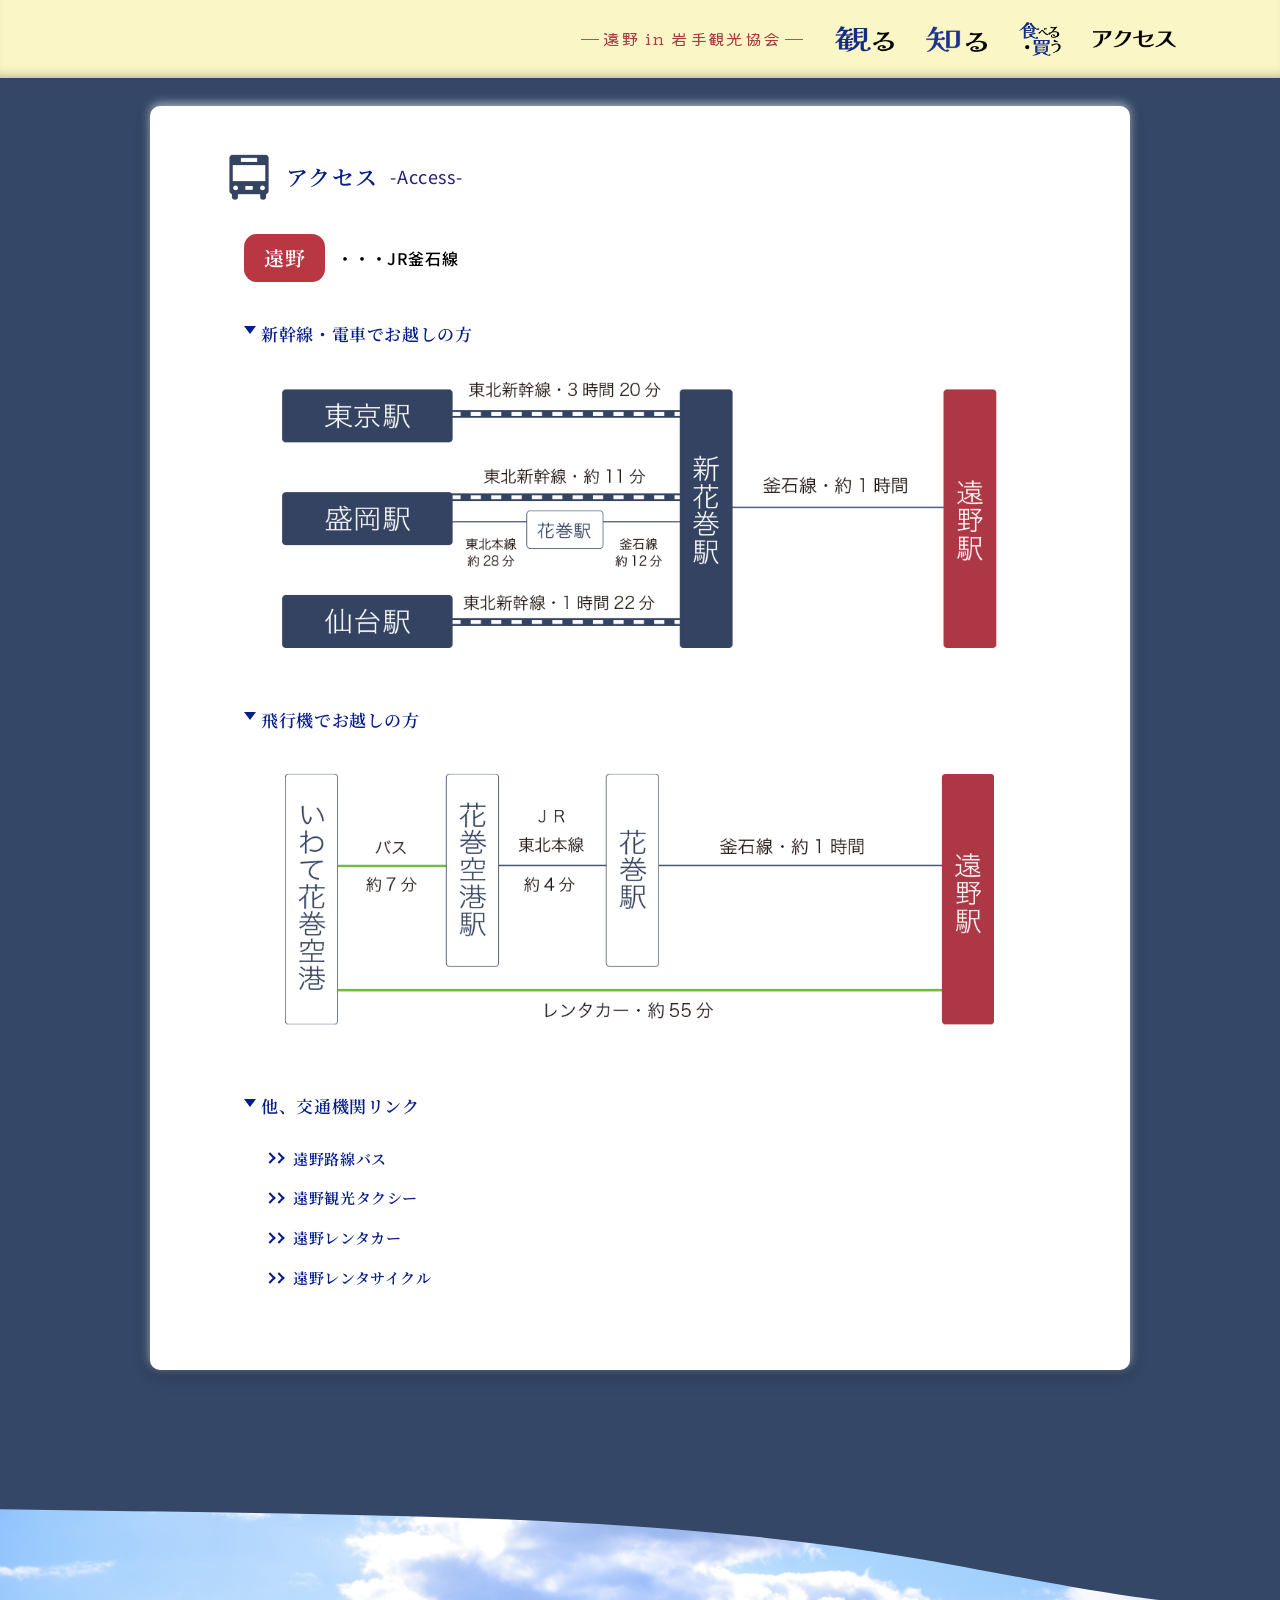
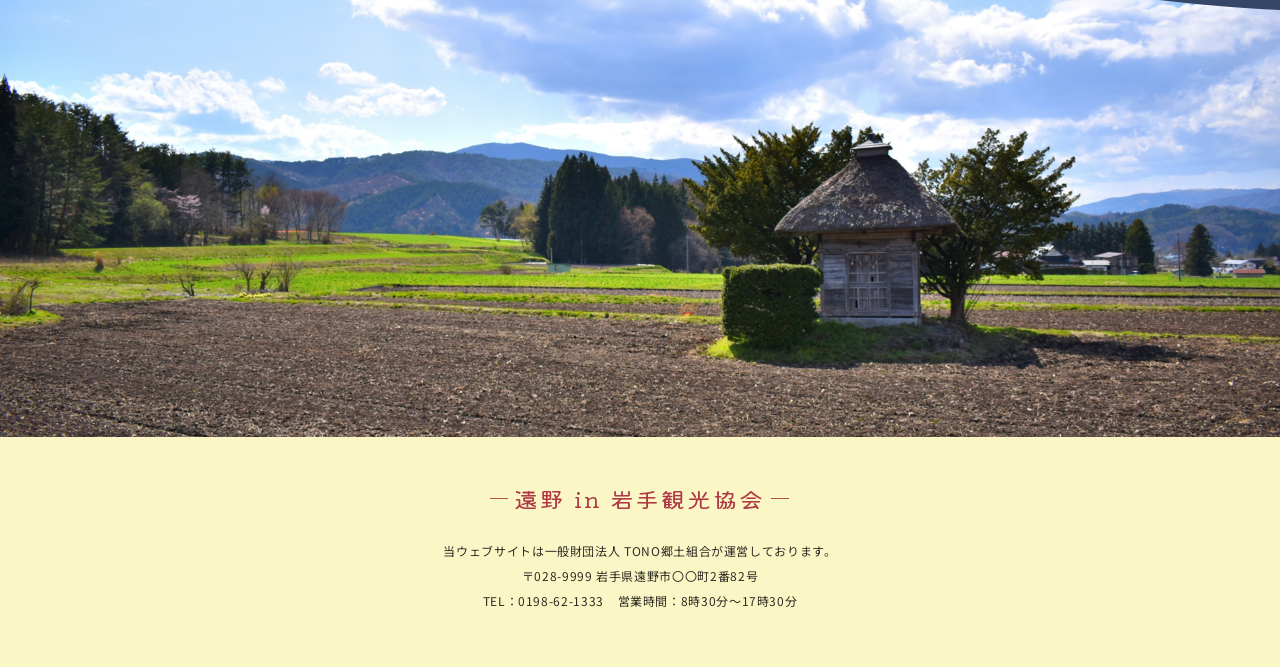
==== access.html @ db1e65b5 "アクセスページ仮完成" ====
<!DOCTYPE html>
<html lang="ja">

<head>
    <meta charset="UTF-8" />
    <meta name="viewport" content="width=device-width, initial-scale=1.0" />

    <title>アクセス｜遠野 in 岩手観光協会</title>

    <meta name="description" content="遠野への新幹線・電車・飛行機でのアクセス方法と、交通機関情報をご案内します。" />

    <link rel="icon" href="./favicon.ico" />

    <link rel="preconnect" href="https://fonts.googleapis.com" />
    <link rel="preconnect" href="https://fonts.gstatic.com" crossorigin />

    <link
        href="https://fonts.googleapis.com/css2?family=Noto+Sans+JP:wght@300;400;500;600;700&family=Noto+Serif+JP:wght@300;400;500;600;700&display=swap"
        rel="stylesheet" />

    <link
        href="https://fonts.googleapis.com/css2?family=Kaisei+Tokumin:wght@400;500;700&display=swap"
        rel="stylesheet" />

    <link
        href="https://fonts.googleapis.com/css2?family=Kiwi+Maru:wght@300;400;500&display=swap"
        rel="stylesheet" />

    <link
        href="https://fonts.googleapis.com/css2?family=Zen+Old+Mincho:wght@500;600;700&display=swap"
        rel="stylesheet" />

    <link rel="stylesheet" href="./css/swiper-bundle.min.css" />
    <link rel="stylesheet" href="./css/style.css" />

    <script src="./js/swiper-bundle.min.js" defer></script>
    <script src="./js/main.js" defer></script>
</head>

<body>

    <header class="l-header">

        <div class="l-header__inner">

            <a class="l-header__site-name" href="./index.html">
                遠野 in 岩手観光協会
            </a>

            <nav class="l-header__nav" aria-label="メインナビゲーション">

                <ul class="l-header__nav-list">

                    <li class="l-header__nav-item">
                        <a href="./index.html#spot">
                            <img src="./img/menu_spot.webp" alt="観る" />
                        </a>
                    </li>

                    <li class="l-header__nav-item">
                        <a href="./story.html">
                            <img src="./img/menu_story.webp" alt="知る" />
                        </a>
                    </li>

                    <li class="l-header__nav-item l-header__nav-item--eat">
                        <a href="./food.html">
                            <img src="./img/menu_eat.webp" alt="食べる・買う" />
                        </a>
                    </li>

                    <li class="l-header__nav-item l-header__nav-item--access">
                        <a href="./access.html" aria-current="page">
                            <img src="./img/menu_access.webp" alt="アクセス" />
                        </a>
                    </li>

                </ul>

            </nav>

            <button
                class="l-header__menu-button"
                type="button"
                aria-label="メニューを開く"
                aria-controls="global-menu"
                aria-expanded="false"
            >
                <span></span>
                <span></span>
                <span></span>
            </button>

        </div>

        <nav
            id="global-menu"
            class="l-header__drawer"
            aria-label="スマートフォン用メニュー"
        >

            <ul class="l-header__drawer-list">

                <li>
                    <a href="./index.html#spot">
                        <img src="./img/menu_spot.webp" alt="観る" />
                    </a>
                </li>

                <li>
                    <a href="./story.html">
                        <img src="./img/menu_story.webp" alt="知る" />
                    </a>
                </li>

                <li>
                    <a href="./food.html">
                        <img src="./img/menu_eat.webp" alt="食べる・買う" />
                    </a>
                </li>

                <li>
                    <a href="./access.html" aria-current="page">
                        <img src="./img/menu_access.webp" alt="アクセス" />
                    </a>
                </li>

            </ul>

        </nav>

    </header>

    
<main class="p-access">

    <div class="p-access__inner">

        <section class="p-access__section">

            <header class="p-access__header">

                <h1 class="p-access__title">

                    <img
                        class="p-access__title-icon"
                        src="./img/train.png"
                        alt=""
                        width="48"
                        height="48"
                    />

                    <span class="p-access__title-ja">
                        アクセス
                    </span>

                    <span class="p-access__title-en">
                        -Access-
                    </span>

                </h1>

            </header>

            <div class="p-access__content">

                <div class="p-access__lead">

                    <span class="p-access__destination">
                        遠野
                    </span>

                    <span class="p-access__lead-text">
                        ・・・JR釜石線
                    </span>

                </div>

                <section class="p-access__block">

                    <h2 class="p-access__heading">
                        新幹線・電車でお越しの方
                    </h2>

                    <figure class="p-access__route-figure">

                        <img
                            class="p-access__route-image p-access__route-image--rail"
                            src="./img/root001.png"
                            alt="東京駅、盛岡駅、仙台駅から新花巻駅を経由して遠野駅へ向かう鉄道アクセス図"
                        />

                    </figure>

                </section>

                <section class="p-access__block">

                    <h2 class="p-access__heading">
                        飛行機でお越しの方
                    </h2>

                    <figure class="p-access__route-figure">

                        <img
                            class="p-access__route-image p-access__route-image--airport"
                            src="./img/root002.png"
                            alt="いわて花巻空港から花巻空港駅、花巻駅を経由して遠野駅へ向かうアクセス図"
                        />

                    </figure>

                </section>

                <section class="p-access__block p-access__block--links">

                    <h2 class="p-access__heading">
                        他、交通機関リンク
                    </h2>

                    <ul class="p-access__links">

                        <li class="p-access__link-item">
                            <a class="p-access__link" href="#">
                                遠野路線バス
                            </a>
                        </li>

                        <li class="p-access__link-item">
                            <a class="p-access__link" href="#">
                                遠野観光タクシー
                            </a>
                        </li>

                        <li class="p-access__link-item">
                            <a class="p-access__link" href="#">
                                遠野レンタカー
                            </a>
                        </li>

                        <li class="p-access__link-item">
                            <a class="p-access__link" href="#">
                                遠野レンタサイクル
                            </a>
                        </li>

                    </ul>

                </section>

            </div>

        </section>

    </div>

</main>



    <footer class="l-footer">

        <div class="l-footer__visual">

            <img
                class="l-footer__image"
                src="./img/footer_img.png"
                alt="遠野の田園風景"
            />

            <img
                class="l-footer__wave"
                src="./img/mv_wave.svg"
                alt=""
                aria-hidden="true"
            />

        </div>

        <div class="l-footer__body">

            <p class="l-footer__organization">
                遠野 in 岩手観光協会
            </p>

            <div class="l-footer__information">

                <p>
                    当ウェブサイトは一般財団法人 TONO郷土組合が運営しております。
                </p>

                <p>
                    〒028-9999 岩手県遠野市〇〇町2番82号
                </p>

                <p>
                    TEL：0198-62-1333

                    <span class="l-footer__hours">
                        営業時間：8時30分～17時30分
                    </span>
                </p>

            </div>

        </div>

    </footer>

</body>

</html>
---- css/style.css ----
@charset "UTF-8";
*,
*::before,
*::after {
  box-sizing: border-box;
}

html {
  margin: 0;
  padding: 0;
  font-size: 62.5%;
  scroll-behavior: smooth;
}

body,
h1,
h2,
h3,
h4,
p,
figure,
blockquote,
dl,
dd,
ul,
ol {
  margin: 0;
}

ul,
ol {
  padding: 0;
  list-style: none;
}

body {
  min-height: 100vh;
}

img,
picture,
svg,
video {
  display: block;
  max-width: 100%;
}

img {
  height: auto;
}

button,
input,
textarea,
select {
  font: inherit;
}

button {
  padding: 0;
  border: 0;
  background: none;
  cursor: pointer;
}

a {
  color: inherit;
  text-decoration: none;
}

html {
  font-size: 62.5%;
  scroll-behavior: smooth;
}

body {
  min-width: 320px;
  overflow-x: hidden;
  background-color: #fff;
  color: #222;
  font-family: "Noto Sans JP", "Hiragino Kaku Gothic ProN", "Hiragino Sans", "Yu Gothic", "Meiryo", sans-serif;
  font-size: 1.6rem;
  font-weight: 400;
  line-height: 1.8;
  letter-spacing: 0.04em;
  -webkit-text-size-adjust: 100%;
}

main {
  display: block;
}

a {
  color: inherit;
  text-decoration: none;
  transition: opacity 0.3s ease, color 0.3s ease, background-color 0.3s ease;
}

a:hover {
  opacity: 0.75;
}

button {
  color: inherit;
  font: inherit;
}

img {
  display: block;
  width: 100%;
  height: auto;
}

ul,
ol {
  list-style: none;
}

address {
  font-style: normal;
}

.l-container {
  width: 100%;
  max-width: 1200px;
  margin-inline: auto;
  padding-inline: 20px;
}
@media screen and (min-width: 768px) {
  .l-container {
    padding-inline: 32px;
  }
}

.l-header {
  position: relative;
  z-index: 20;
  width: 100%;
  background-color: #fbf6c6;
  box-shadow: inset 0 -10px 14px -12px rgba(52, 71, 102, 0.65);
}

.l-header__inner {
  display: flex;
  align-items: center;
  justify-content: flex-start;
  width: min(100%, 1200px);
  min-height: 64px;
  margin-inline: auto;
  padding-inline: 20px;
}

.l-header__logo {
  display: block;
  flex-shrink: 0;
  color: #cc2929;
  font-family: "Noto Serif JP", "Yu Mincho", "Hiragino Mincho ProN", serif;
  font-size: 1.1rem;
  font-weight: 600;
  line-height: 1.4;
  letter-spacing: 0.08em;
  white-space: nowrap;
}

.l-header__site-name {
  margin-left: auto;
  margin-right: 12px;
  display: flex;
  align-items: center;
  gap: 4px;
  color: #ae3944;
  font-family: "Kiwi Maru", serif;
  font-size: 1.5rem;
  font-weight: 400;
  letter-spacing: 0.08em;
  white-space: nowrap;
  transform: scaleY(0.88);
  transform-origin: center;
}

.l-header__site-name::before,
.l-header__site-name::after {
  content: "";
  display: block;
  width: 18px;
  height: 1.4px;
  background-color: currentColor;
}

.l-header__nav {
  display: none;
}

.l-header__menu-button {
  display: flex;
  width: 42px;
  height: 42px;
  flex-direction: column;
  align-items: center;
  justify-content: center;
  padding: 8px;
  border: 0;
  background-color: transparent;
  cursor: pointer;
}

.l-header__menu-button span {
  display: block;
  width: 26px;
  height: 2px;
  margin-block: 3px;
  background-color: #061d8b;
  transition: transform 0.3s ease, opacity 0.3s ease;
}

.l-header__menu-button.is-open span:nth-child(1) {
  transform: translateY(8px) rotate(45deg);
}

.l-header__menu-button.is-open span:nth-child(2) {
  opacity: 0;
}

.l-header__menu-button.is-open span:nth-child(3) {
  transform: translateY(-8px) rotate(-45deg);
}

.l-header__drawer {
  display: grid;
  grid-template-rows: 0fr;
  background-color: #fbf6c6;
  transition: grid-template-rows 0.3s ease;
}

.l-header__drawer.is-open {
  grid-template-rows: 1fr;
}

.l-header__drawer-list {
  display: grid;
  min-height: 0;
  grid-template-columns: repeat(2, 1fr);
  overflow: hidden;
}

.l-header__drawer-list li {
  border-top: 1px solid rgba(6, 29, 139, 0.16);
}

.l-header__drawer-list li:nth-child(odd) {
  border-right: 1px solid rgba(6, 29, 139, 0.16);
}

.l-header__drawer-list a {
  display: flex;
  min-height: 72px;
  align-items: center;
  justify-content: center;
  padding: 12px 16px;
}

.l-header__drawer-list img {
  width: auto;
  max-width: 92px;
  max-height: 38px;
  -o-object-fit: contain;
     object-fit: contain;
}

@media screen and (min-width: 768px) {
  .l-header__inner {
    min-height: 78px;
    padding-inline: clamp(32px, 5vw, 72px);
    justify-content: flex-end;
    gap: 32px;
  }
  .l-header__site-name {
    flex-shrink: 0;
    margin: 0;
    display: flex;
    align-items: center;
    gap: 4px;
    color: #ae3944;
    font-family: "Kiwi Maru", serif;
    font-size: 1.7rem;
    font-weight: 400;
    letter-spacing: 0.08em;
    white-space: nowrap;
    transform: scaleY(0.88);
    transform-origin: center;
  }
  .l-header__site-name::before,
  .l-header__site-name::after {
    content: "";
    display: block;
    width: 18px;
    height: 1.4px;
    background-color: currentColor;
  }
  .l-header__logo {
    font-size: clamp(1rem, 1vw, 1.3rem);
  }
  .l-header__nav {
    display: block;
    margin: 0;
  }
  .l-header__nav-list {
    display: flex;
    align-items: center;
    gap: 32px;
  }
  .l-header__nav-item {
    display: flex;
    align-items: center;
  }
  .l-header__nav-item a {
    display: flex;
    min-height: 78px;
    align-items: center;
    justify-content: center;
  }
  .l-header__nav-item img {
    width: auto;
    max-width: none;
    height: clamp(26px, 2vw, 30px);
    -o-object-fit: contain;
       object-fit: contain;
  }
  .l-header__nav-item--eat img {
    height: clamp(34px, 2.5vw, 38px);
  }
  .l-header__nav-item--access img {
    height: clamp(18px, 1.3vw, 22px);
  }
  .l-header__menu-button,
  .l-header__drawer {
    display: none;
  }
  .l-header__nav-item a {
    transition: opacity 0.25s ease, transform 0.25s ease;
  }
  .l-header__nav-item a:hover {
    opacity: 0.92;
    transform: translateY(-2px);
  }
}
.l-footer {
  margin-top: 0;
  background-color: #fbf6c6;
}

.l-footer__visual {
  position: relative;
  overflow: hidden;
}

.l-footer__image {
  display: block;
  width: 100%;
  height: auto;
  transform: translateY(-100px);
}

.l-footer__wave {
  position: absolute;
  top: 80px;
  left: 0;
  width: 100%;
  height: auto;
  transform: rotate(180deg);
  transform-origin: top center;
  z-index: 2;
  pointer-events: none;
}

.l-footer__body {
  margin-top: -100px;
  padding: 34px 20px 42px;
  text-align: center;
}

.l-footer__organization {
  display: inline-flex;
  align-items: center;
  gap: 6px;
  margin: 0 0 18px;
  color: #ae3944;
  font-family: "Kiwi Maru", serif;
  font-size: 2rem;
  font-weight: 400;
  letter-spacing: 0.08em;
  line-height: 1.4;
  transform: scaleY(0.88);
  transform-origin: center;
}

.l-footer__organization::before,
.l-footer__organization::after {
  content: "";
  display: block;
  width: 18px;
  height: 1.4px;
  background-color: currentColor;
}

.l-footer__information {
  color: #000;
  font-size: 1.2rem;
  font-weight: 400;
  opacity: 0.82;
  line-height: 2;
}

.l-footer__hours {
  display: inline-block;
  margin-left: 10px;
}

@media screen and (min-width: 768px) {
  .l-footer__wave {
    top: 140px;
  }
  .l-footer__body {
    margin-top: -100px;
    padding: 42px 20px 54px;
  }
  .l-footer__organization {
    margin-bottom: 22px;
    font-size: 2.4rem;
  }
  .l-footer__information {
    font-size: 1.2rem;
    line-height: 2.1;
  }
}
.c-button {
  display: inline-flex;
  align-items: center;
  justify-content: center;
  min-width: 200px;
  min-height: 52px;
  padding: 12px 24px;
  border: 1px solid #344766;
  border-radius: 999px;
  background-color: #344766;
  color: #fff;
  font-weight: 700;
  line-height: 1.4;
  transition: color 0.3s ease, background-color 0.3s ease, opacity 0.3s ease;
}

.c-button:hover {
  background-color: #fff;
  color: #344766;
  opacity: 1;
}

.c-card {
  overflow: hidden;
  border-radius: 12px;
  background-color: #fff;
  box-shadow: 0 4px 20px rgba(0, 0, 0, 0.08);
}

.c-card__image {
  aspect-ratio: 4/3;
  overflow: hidden;
}

.c-card__image img {
  width: 100%;
  height: 100%;
  -o-object-fit: cover;
     object-fit: cover;
}

.c-card__body {
  padding: 20px;
}

.c-card__title {
  font-size: 2rem;
  font-weight: 700;
  line-height: 1.5;
}

.c-card__text {
  margin-top: 12px;
}

.c-section-title {
  color: #344766;
  font-family: "Noto Serif JP", "Yu Mincho", "Hiragino Mincho ProN", serif;
  font-size: 2.8rem;
  font-weight: 700;
  line-height: 1.4;
  text-align: center;
}
@media screen and (min-width: 768px) {
  .c-section-title {
    font-size: 4rem;
  }
}

.p-top {
  width: 100%;
  background-color: #344766;
}

.p-top__contents {
  position: relative;
  z-index: 60;
  padding: 0 14px 60px;
  background-color: #344766;
}

.p-mv {
  position: relative;
  width: 100%;
  overflow: visible;
  background-color: #344766;
}

.p-mv__visual {
  position: relative;
  min-height: 520px;
}

.p-mv__background {
  position: absolute;
  inset: 0;
  z-index: 1;
  width: 100%;
  height: 100%;
  -o-object-fit: cover;
     object-fit: cover;
  -o-object-position: 58% center;
     object-position: 58% center;
}

.p-mv__map {
  position: absolute;
  top: -22px;
  bottom: 150px;
  left: 0;
  z-index: 30;
}

.p-mv__map img {
  display: block;
  width: auto;
  height: 100%;
  max-width: none;
  filter: drop-shadow(0 4px 5px rgba(0, 0, 0, 0.28));
}

.p-mv__body {
  position: absolute;
  top: 44px;
  right: 20px;
  z-index: 70;
}

.p-mv__lead {
  display: none;
}

.p-mv__title {
  width: clamp(240px, 25vw, 340px);
}

.p-mv__title img {
  width: 100%;
  height: auto;
  filter: drop-shadow(3px 4px 3px rgba(0, 0, 0, 0.42));
}

.p-mv__stamp {
  position: absolute;
  right: -35px;
  bottom: 48px;
  z-index: 50;
  width: clamp(130px, 34vw, 190px);
}

.p-mv__stamp img {
  width: 100%;
  height: auto;
  filter: drop-shadow(0 3px 4px rgba(0, 0, 0, 0.26));
  transform: rotate(-7deg);
}

.p-mv__curve {
  position: absolute;
  right: 0;
  bottom: 0;
  left: 0;
  z-index: 40;
  width: 100%;
  height: 180px;
  overflow: hidden;
  pointer-events: none;
}

.p-mv__curve img {
  display: block;
  width: 100%;
  height: 100%;
  -o-object-fit: fill;
     object-fit: fill;
}

.p-about {
  position: relative;
  z-index: 5;
  max-width: 1100px;
  margin-inline: auto;
  margin-top: -22px;
  padding: 24px 16px;
  border-radius: 12px;
  background-color: #fbf6c6;
  box-shadow: 0 -2px 6px rgba(255, 255, 255, 0.55), 0 5px 12px rgba(0, 0, 0, 0.12);
}

.p-about__inner {
  max-width: 920px;
  margin-inline: auto;
}

.p-about__title {
  display: flex;
  align-items: center;
  justify-content: center;
  gap: 8px;
  margin: 0 0 24px;
  color: #061d8b;
  font-family: "Noto Serif JP", "Yu Mincho", "Hiragino Mincho ProN", serif;
  font-size: clamp(1.8rem, 5vw, 2.5rem);
  font-weight: 500;
  line-height: 1.4;
  letter-spacing: 0.06em;
  text-align: center;
}

.p-about__title span {
  flex-shrink: 0;
  display: inline-block;
  font-family: "Kiwi Maru", serif;
  font-weight: 400;
  letter-spacing: 0.06em;
  transform: scaleY(0.88);
  transform-origin: center;
}

.p-about__title-decoration {
  width: min(27%, 170px);
  height: auto;
  -o-object-fit: contain;
     object-fit: contain;
}

.p-about__body {
  padding: 20px;
  background-color: #fff;
  font-family: "Noto Sans JP", sans-serif;
  font-weight: 400;
  font-size: 1.4rem;
  line-height: 2;
}

.p-about__body p {
  margin: 0;
}

.p-about__body p + p {
  margin-top: 2px;
}

.p-about__accent {
  color: #cc2929;
}

@media screen and (min-width: 768px) {
  .p-top__contents {
    padding: 0 clamp(34px, 4vw, 54px) 90px;
  }
  .p-mv__visual {
    min-height: clamp(550px, 56vw, 670px);
  }
  .p-mv__background {
    -o-object-position: center 52%;
       object-position: center 52%;
  }
  .p-mv__map {
    top: -28px;
    bottom: clamp(180px, 15vw, 230px);
    left: clamp(0px, 1.5vw, 24px);
    width: auto;
  }
  .p-mv__body {
    top: 42px;
    right: clamp(58px, 8vw, 120px);
    display: flex;
    align-items: flex-start;
    gap: clamp(24px, 3.5vw, 54px);
  }
  .p-mv__lead {
    display: block;
    margin: clamp(120px, 14vw, 170px) 0 0;
    color: #fff;
    font-family: "Kaisei Tokumin", serif;
    font-size: clamp(1.3rem, 1.3vw, 1.9rem);
    font-weight: 400;
    line-height: 2.5;
    letter-spacing: 0.16em;
    text-shadow: 0 2px 4px rgba(0, 0, 0, 0.55);
    writing-mode: vertical-rl;
    position: relative;
    top: -20px;
  }
  .p-mv__title {
    width: clamp(240px, 25vw, 340px);
    position: relative;
    z-index: 20;
  }
  .p-mv__title img {
    filter: drop-shadow(4px 5px 4px rgba(0, 0, 0, 0.44));
  }
  .p-mv__stamp {
    right: clamp(-40px, -2vw, -20px);
    bottom: 36px;
    width: clamp(170px, 18vw, 230px);
  }
  .p-mv__curve {
    height: clamp(260px, 20vw, 330px);
  }
  .p-about {
    margin-top: -38px;
    padding: 36px 40px 42px;
    border-radius: 8px;
    box-shadow: 0 -3px 10px rgba(255, 255, 255, 0.65), 0 8px 18px rgba(0, 0, 0, 0.15);
  }
  .p-about__title {
    gap: clamp(14px, 2vw, 28px);
    margin-bottom: 30px;
    font-size: clamp(2.2rem, 2.4vw, 3rem);
  }
  .p-about__title-decoration {
    width: min(28%, 220px);
  }
  .p-about__body {
    padding: 28px 42px;
    font-size: clamp(1.4rem, 1.3vw, 1.7rem);
    font-weight: 400;
    line-height: 2;
  }
}
.p-event {
  position: relative;
  left: 50%;
  width: 100vw;
  margin-top: 38px;
  margin-left: -50vw;
  background-color: #fff;
}

.p-event__inner {
  width: 100%;
  padding: 32px 0 36px;
}

.p-event__title {
  display: flex;
  align-items: center;
  justify-content: center;
  gap: 28px;
  margin: 0;
  padding: 0 20px 26px;
  color: #c83e46;
}

.p-event__title-text {
  display: inline-block;
  font-family: "Kiwi Maru", serif;
  font-size: 2.7rem;
  font-weight: 400;
  line-height: 1;
  letter-spacing: 0.12em;
  transform: scaleY(0.88);
  transform-origin: center;
}

.p-event__title-decoration {
  display: block;
  width: min(220px, 24%);
  height: auto;
  flex-shrink: 1;
}

.p-event__title-decoration--left,
.p-event__title-decoration--right {
  -o-object-fit: contain;
     object-fit: contain;
}

.p-event__slider-wrap {
  position: relative;
  width: 100%;
}

.p-event__slider-wrap::before {
  content: "";
  position: absolute;
  top: 0;
  left: 0;
  z-index: 0;
  width: 100%;
  height: 286px;
  background-color: #a9d8ef;
}

.p-event__slider {
  position: relative;
  z-index: 1;
  width: 100%;
  overflow: hidden;
  background-color: transparent;
}

.p-event__list {
  position: relative;
  z-index: 1;
}

.p-event__item {
  width: 324px;
  min-width: 324px;
  flex-shrink: 0;
}

.p-event__link {
  display: flex;
  flex-direction: column;
  height: 100%;
  color: inherit;
  text-decoration: none;
}

.p-event__image {
  box-sizing: border-box;
  display: flex;
  align-items: flex-start;
  justify-content: center;
  height: 286px;
  padding: 18px 12px;
}

.p-event__image img {
  display: block;
  width: 300px;
  max-width: none;
  height: 250px;
  flex-shrink: 0;
  -o-object-fit: cover;
     object-fit: cover;
  box-shadow: 0 4px 8px rgba(0, 0, 0, 0.18);
}

.p-event__body {
  flex-grow: 1;
  width: calc(100% - 28px);
  margin: 10px auto 0;
  padding: 14px 0 20px;
  background-color: #fff;
}

.p-event__date {
  display: block;
  margin-bottom: 8px;
  color: #273a62;
  font-size: 1.7rem;
  font-weight: 700;
  line-height: 1.4;
}

.p-event__text {
  margin: 0;
  color: #111;
  font-size: 1.35rem;
  font-weight: 500;
  line-height: 1.8;
}

.p-event__button {
  position: absolute;
  top: 143px;
  z-index: 5;
  width: 44px;
  height: 54px;
  padding: 0;
  border: 0;
  background-color: transparent;
  transform: translateY(-50%);
  cursor: pointer;
}

.p-event__button::before,
.p-event__button::after {
  content: "";
  position: absolute;
  top: 50%;
  width: 18px;
  height: 2px;
  background-color: #273a62;
}

.p-event__button--prev {
  left: 4px;
}

.p-event__button--next {
  right: 4px;
}

.p-event__button--prev::before,
.p-event__button--prev::after {
  left: 11px;
  transform-origin: left center;
}

.p-event__button--prev::before {
  transform: rotate(-40deg);
}

.p-event__button--prev::after {
  transform: rotate(40deg);
}

.p-event__button--next::before,
.p-event__button--next::after {
  right: 11px;
  transform-origin: right center;
}

.p-event__button--next::before {
  transform: rotate(40deg);
}

.p-event__button--next::after {
  transform: rotate(-40deg);
}

@media screen and (min-width: 1128px) {
  .p-event__slider {
    width: 1008px;
    margin-right: auto;
    margin-left: auto;
  }
  .p-event__button--prev {
    right: auto;
    left: calc(50% - 548px);
  }
  .p-event__button--next {
    right: calc(50% - 548px);
    left: auto;
  }
}
.p-spot {
  position: relative;
  z-index: 5;
  max-width: 1100px;
  margin-inline: auto;
  margin-top: 38px;
  padding: 24px 16px;
  border-radius: 12px;
  background-color: #fbf6c6;
  box-shadow: 0 -2px 6px rgba(255, 255, 255, 0.55), 0 5px 12px rgba(0, 0, 0, 0.12);
}

.p-spot__inner {
  padding: 0;
}

.p-spot__title {
  display: flex;
  align-items: center;
  min-height: 66px;
  margin: 0 0 14px;
}

.p-spot__title-decoration {
  display: block;
  width: 44px;
  height: auto;
  flex-shrink: 0;
  -o-object-fit: contain;
     object-fit: contain;
}

.p-spot__title-logo {
  display: block;
  width: 75px;
  height: auto;
  margin-left: -4px;
  margin-top: 12px;
  -o-object-fit: contain;
     object-fit: contain;
}

.p-spot__title-sub {
  margin-top: 8px;
  margin-left: 6px;
  color: #061d8b;
  font-family: "Kiwi Maru", serif;
  font-size: 0.75em;
  font-weight: 400;
  opacity: 0.75;
  line-height: 1;
}

.p-spot__list {
  display: grid;
  gap: 20px;
}

.p-spot__item {
  display: flex;
  flex-direction: column;
  margin: 0;
  padding: 14px;
  background-color: #fff;
}

.p-spot__body {
  display: flex;
  flex-direction: column;
  order: 2;
  padding: 16px 4px 2px;
}

.p-spot__text {
  margin: 0;
  color: #000;
  font-family: "Noto Sans JP", sans-serif;
  font-size: 1.3rem;
  font-weight: 400;
  line-height: 1.85;
}

.p-spot__text br {
  display: none;
}

.p-spot__address {
  margin: 18px 0 0;
  color: #273a62;
  font-family: "Noto Sans JP", sans-serif;
  font-size: 1.2rem;
  font-weight: 500;
  line-height: 1.7;
}

.p-spot__figure {
  order: 1;
  width: 100%;
  margin: 0;
}

.p-spot__image {
  display: block;
  width: 100%;
  height: auto;
  aspect-ratio: 3/2;
  -o-object-fit: cover;
     object-fit: cover;
  box-shadow: 3px 4px 6px rgba(0, 0, 0, 0.28);
}

.p-spot__name {
  margin-top: 8px;
  color: #b94b36;
  font-family: "Noto Sans JP", sans-serif;
  font-size: 1.6rem;
  font-weight: 500;
  line-height: 1.5;
}

@media screen and (min-width: 768px) {
  .p-spot {
    margin-top: 54px;
    padding: 36px 40px 42px;
    border-radius: 8px;
    box-shadow: 0 -3px 10px rgba(255, 255, 255, 0.65), 0 8px 18px rgba(0, 0, 0, 0.15);
  }
  .p-spot__inner {
    padding: 28px 46px 38px;
  }
  .p-spot__title {
    min-height: 76px;
    margin-bottom: 18px;
  }
  .p-spot__title-decoration {
    width: 58px;
  }
  .p-spot__title-logo {
    width: 75px;
    margin-left: -6px;
    margin-top: 12px;
  }
  .p-spot__title-sub {
    margin-top: 8px;
    margin-left: 8px;
    font-size: 0.9em;
  }
  .p-spot__list {
    gap: 48px;
  }
  .p-spot__item {
    display: grid;
    grid-template-columns: minmax(0, 1.35fr) minmax(240px, 1fr);
    align-items: center;
    -moz-column-gap: 34px;
         column-gap: 34px;
    min-height: 230px;
    padding: 0 24px;
  }
  .p-spot__body {
    order: initial;
    padding: 24px 10px;
    transform: translateY(-24px);
  }
  .p-spot__text {
    font-size: clamp(1.3rem, 1.15vw, 1.5rem);
    line-height: 1.8;
  }
  .p-spot__text br {
    display: initial;
  }
  .p-spot__address {
    margin-top: 20px;
    font-size: clamp(1.2rem, 1vw, 1.4rem);
  }
  .p-spot__figure {
    order: initial;
    width: 100%;
    transform: translateY(-24px);
  }
  .p-spot__image {
    width: 106%;
    max-width: none;
    aspect-ratio: 3/2;
    margin-left: 0;
  }
  .p-spot__item:nth-child(odd) .p-spot__image {
    margin-left: -6%;
  }
  .p-spot__name {
    font-size: 1.7rem;
  }
  .p-spot__item:nth-child(even) {
    grid-template-columns: minmax(240px, 1fr) minmax(0, 1.35fr);
  }
  .p-spot__item:nth-child(even) .p-spot__figure {
    grid-column: 1;
    grid-row: 1;
  }
  .p-spot__item:nth-child(even) .p-spot__body {
    grid-column: 2;
    grid-row: 1;
  }
}
.p-story {
  width: 100%;
  padding: 24px 14px 64px;
  background-color: #344766;
}

.p-story__inner {
  width: 100%;
  max-width: 1100px;
  margin-inline: auto;
}

.p-story__list {
  display: grid;
  gap: 54px;
}

.p-story__item {
  position: relative;
  padding: 18px 16px 16px;
  border-radius: 12px;
  background-color: #fbf6c6;
  box-shadow: 0 -2px 6px rgba(255, 255, 255, 0.45), 0 5px 12px rgba(0, 0, 0, 0.12);
}

.p-story__header {
  margin-bottom: 24px;
}

.p-story__title {
  display: flex;
  align-items: center;
  min-height: 60px;
  margin: 0;
}

.p-story__title-decoration {
  display: block;
  width: 44px;
  height: auto;
  flex-shrink: 0;
  -o-object-fit: contain;
     object-fit: contain;
}

.p-story__title-logo {
  display: block;
  width: 75px;
  height: auto;
  margin-left: -4px;
  margin-top: 12px;
  -o-object-fit: contain;
     object-fit: contain;
}

.p-story__title-sub {
  margin-top: 7px;
  margin-left: 6px;
  color: #061d8b;
  font-family: "Kiwi Maru", serif;
  font-size: 1.7rem;
  font-weight: 400;
  line-height: 1;
  opacity: 0.85;
}

.p-story__card {
  position: relative;
  padding: 118px 18px 26px;
  background-color: #fff;
}

.p-story__figure {
  position: absolute;
  top: -30px;
  left: 50%;
  z-index: 2;
  width: calc(100% - 54px);
  margin: 0;
  transform: translateX(-50%);
}

.p-story__image {
  display: block;
  width: 100%;
  height: auto;
  -o-object-fit: contain;
     object-fit: contain;
  box-shadow: 3px 5px 6px rgba(0, 0, 0, 0.24);
}

.p-story__quote {
  position: absolute;
  z-index: 3;
  inline-size: 72%;
  block-size: auto;
  margin: 0;
  color: #fff;
  font-family: "Noto Serif JP", serif;
  font-size: 1.2rem;
  font-weight: 500;
  line-height: 1.75;
  letter-spacing: 0.08em;
  writing-mode: vertical-rl;
  text-orientation: upright;
  white-space: normal;
  overflow-wrap: normal;
  text-shadow: 0 1px 2px rgba(0, 0, 0, 0.45);
  pointer-events: none;
}

.p-story__quote--warashi {
  top: 16%;
  left: 10%;
}

.p-story__quote--kappa {
  top: 14%;
  left: 7%;
}

.p-story__quote--mayoiga {
  top: 14%;
  right: 7%;
}

.p-story__quote--osirasama-left {
  top: 13%;
  left: 7%;
}

.p-story__quote--osirasama-right {
  top: 13%;
  right: 7%;
}

.p-story__body {
  padding-top: 18px;
}

.p-story__name {
  margin: 0 0 14px;
  color: #b94b36;
  font-family: "Noto Serif JP", serif;
  font-size: 1.8rem;
  font-weight: 500;
  line-height: 1.5;
  letter-spacing: 0.04em;
}

.p-story__name::before {
  content: "・";
}

.p-story__reading {
  font-size: 0.72em;
  font-weight: 500;
}

.p-story__text {
  margin: 0;
  color: #000;
  font-family: "Noto Sans JP", sans-serif;
  font-size: 1.3rem;
  font-weight: 300;
  line-height: 1.9;
}

.p-story__text br {
  display: initial;
}

.p-story__card--warashi {
  display: flex;
  flex-direction: column;
  padding-top: 18px;
}

.p-story__lead {
  order: 1;
  color: #000;
  font-family: "Noto Sans JP", sans-serif;
  font-size: 1.3rem;
  font-weight: 400;
  line-height: 1.9;
}

.p-story__card--warashi .p-story__figure {
  position: relative;
  top: auto;
  left: auto;
  order: 2;
  width: 100%;
  margin-top: 20px;
  transform: none;
}

.p-story__card--warashi .p-story__body {
  order: 3;
}

.p-story__item--kappa,
.p-story__item--mayoiga,
.p-story__item--osirasama {
  padding-top: 58px;
}

.p-story__item--kappa .p-story__card,
.p-story__item--mayoiga .p-story__card,
.p-story__item--osirasama .p-story__card {
  padding-top: 0;
}

.p-story__item--kappa .p-story__figure,
.p-story__item--mayoiga .p-story__figure,
.p-story__item--osirasama .p-story__figure {
  position: relative;
  top: auto;
  left: auto;
  width: calc(100% - 22px);
  margin: 0 auto -30px;
  transform: translateY(-30px);
}

.p-story__item--kappa .p-story__body,
.p-story__item--mayoiga .p-story__body,
.p-story__item--osirasama .p-story__body {
  padding-top: 26px;
}

@media screen and (min-width: 768px) {
  .p-story {
    padding: 28px clamp(26px, 3vw, 42px) 90px;
  }
  .p-story__list {
    gap: 76px;
  }
  .p-story__item {
    padding: 22px 42px 32px;
    border-radius: 10px;
    box-shadow: 0 -3px 10px rgba(255, 255, 255, 0.55), 0 8px 18px rgba(0, 0, 0, 0.15);
  }
  .p-story__header {
    margin-bottom: 20px;
  }
  .p-story__title {
    min-height: 64px;
  }
  .p-story__title-decoration {
    width: 58px;
  }
  .p-story__title-logo {
    width: 75px;
    margin-top: 12px;
    margin-left: -6px;
  }
  .p-story__title-sub {
    margin-top: 8px;
    margin-left: 7px;
    font-size: 2rem;
  }
  .p-story__card {
    min-height: 480px;
    padding: 324px 44px 44px;
  }
  .p-story__figure {
    top: -56px;
    width: min(68%, 620px);
  }
  .p-story__quote {
    inline-size: 76%;
    font-size: 1.5rem;
    line-height: 1.85;
    letter-spacing: 0.1em;
  }
  .p-story__quote--warashi {
    inline-size: 65%;
    font-size: 1.7rem;
    top: 18%;
    left: 11%;
  }
  .p-story__quote--kappa {
    inline-size: 68%;
    top: 14%;
    left: 7%;
  }
  .p-story__quote--mayoiga {
    inline-size: 68%;
    top: 14%;
    right: 8%;
  }
  .p-story__quote--osirasama-left {
    inline-size: 65%;
    top: 13%;
    left: 14%;
  }
  .p-story__quote--osirasama-right {
    inline-size: 65%;
    top: 13%;
    right: 14%;
  }
  .p-story__body {
    padding-top: 0;
  }
  .p-story__name {
    margin-bottom: 14px;
    font-size: clamp(1.8rem, 1.6vw, 2.2rem);
  }
  .p-story__text {
    font-size: clamp(1.3rem, 1.05vw, 1.5rem);
    line-height: 1.9;
  }
  .p-story__text br {
    display: initial;
  }
  .p-story__item--warashi {
    padding-top: 12px;
  }
  .p-story__card--warashi {
    display: grid;
    grid-template-columns: minmax(180px, 0.62fr) minmax(440px, 1.7fr);
    grid-template-rows: auto auto;
    -moz-column-gap: 26px;
         column-gap: 26px;
    min-height: 0;
    padding: 0 44px 44px;
  }
  .p-story__lead {
    grid-column: 1;
    grid-row: 1;
    align-self: start;
    padding-top: 26px;
    font-size: clamp(1.35rem, 1.15vw, 1.6rem);
    line-height: 2;
  }
  .p-story__card--warashi .p-story__figure {
    position: relative;
    top: auto;
    left: auto;
    grid-column: 2;
    grid-row: 1;
    width: calc(100% + 34px);
    margin: -64px -34px 0 0;
    transform: none;
  }
  .p-story__card--warashi .p-story__body {
    grid-column: 1/-1;
    grid-row: 2;
    width: 100%;
    max-width: 860px;
    margin-inline: auto;
    padding-top: 28px;
  }
  .p-story__item--kappa,
  .p-story__item--mayoiga,
  .p-story__item--osirasama {
    padding-top: 92px;
  }
  .p-story__item--kappa .p-story__card,
  .p-story__item--mayoiga .p-story__card,
  .p-story__item--osirasama .p-story__card {
    padding-top: 0;
  }
  .p-story__item--kappa .p-story__figure,
  .p-story__item--mayoiga .p-story__figure,
  .p-story__item--osirasama .p-story__figure {
    position: relative;
    top: auto;
    left: auto;
    width: min(68%, 620px);
    margin: 0 auto -56px;
    transform: translateY(-56px);
  }
  .p-story__item--kappa .p-story__body,
  .p-story__item--mayoiga .p-story__body,
  .p-story__item--osirasama .p-story__body {
    width: 100%;
    max-width: 860px;
    margin-inline: auto;
    padding-top: 34px;
  }
  .p-story__item--kappa .p-story__body,
  .p-story__item--mayoiga .p-story__body,
  .p-story__item--osirasama .p-story__body {
    width: 100%;
    max-width: 860px;
    margin-inline: auto;
  }
}
.p-food {
  width: 100%;
  padding: 24px 14px 72px;
  overflow: hidden;
  background-color: #344766;
}

.p-food__inner {
  width: 100%;
  max-width: 1100px;
  margin-inline: auto;
}

.p-food__section + .p-food__section {
  margin-top: 32px;
}

.p-food__section {
  position: relative;
  overflow: hidden;
  padding: 18px 16px 20px;
  border-radius: 12px;
  background-color: #fbf6c6;
  box-shadow: 0 -2px 6px rgba(255, 255, 255, 0.45), 0 5px 12px rgba(0, 0, 0, 0.12);
}

.p-food__section--shop {
  background-color: #d7eaf7;
}

.p-food__header {
  position: relative;
  z-index: 3;
  margin-bottom: 20px;
}

.p-food__title {
  display: flex;
  align-items: center;
  min-height: 60px;
  margin: 0;
}

.p-food__title-decoration {
  display: block;
  width: 44px;
  height: auto;
  flex-shrink: 0;
  -o-object-fit: contain;
     object-fit: contain;
}

.p-food__title-logo {
  display: block;
  width: auto;
  max-width: 120px;
  height: 46px;
  margin-top: 10px;
  margin-left: -3px;
  -o-object-fit: contain;
     object-fit: contain;
}

.p-food__section--shop .p-food__title-logo {
  max-width: 96px;
}

.p-food__title-sub {
  margin-top: 14px;
  margin-left: 7px;
  color: #061d8b;
  font-family: "Kiwi Maru", serif;
  font-size: 1.7rem;
  font-weight: 400;
  line-height: 1;
  opacity: 0.85;
}

.p-food__panel {
  position: relative;
  z-index: 1;
  overflow: visible;
  padding: 18px 18px 44px;
}

.p-food__background-logo {
  position: absolute;
  top: -12px;
  right: -92px;
  z-index: 0;
  display: block;
  width: 230px;
  height: auto;
  opacity: 1;
  pointer-events: none;
}

.p-food__products {
  position: relative;
  z-index: 1;
  display: grid;
  gap: 34px;
}

.p-food__product {
  position: relative;
  display: flex;
  flex-direction: column;
}

.p-food__figure {
  position: relative;
  z-index: 1;
  margin: 0;
}

.p-food__image-background {
  position: relative;
  display: flex;
  min-height: 250px;
  align-items: center;
  justify-content: center;
  padding: 24px;
  isolation: isolate;
}

.p-food__image-background::before,
.p-food__image-background::after {
  position: absolute;
  z-index: -1;
  background-color: #fff;
  content: "";
  pointer-events: none;
}

.p-food__image-background::before {
  inset: 3% 10%;
  border-radius: 42% 58% 36% 64%/57% 38% 62% 43%;
  transform: rotate(-3deg);
}

.p-food__image-background::after {
  top: 14%;
  right: 8%;
  bottom: 10%;
  left: 12%;
  border-radius: 61% 39% 57% 43%/37% 63% 41% 59%;
  transform: rotate(4deg);
}

.p-food__product--reverse .p-food__image-background::before {
  inset: 3% 5% 6% 1%;
  border-radius: 57% 43% 63% 37%/42% 61% 39% 58%;
  transform: rotate(3deg);
}

.p-food__product--reverse .p-food__image-background::after {
  top: 12%;
  right: 7%;
  bottom: 17%;
  left: -2%;
  border-radius: 38% 62% 44% 56%/64% 36% 58% 42%;
  transform: rotate(-5deg);
}

.p-food__image {
  display: block;
  width: 100%;
  max-width: 340px;
  max-height: 250px;
  height: auto;
  -o-object-fit: contain;
     object-fit: contain;
  filter: drop-shadow(0 4px 4px rgba(0, 0, 0, 0.1)) drop-shadow(0 10px 12px rgba(0, 0, 0, 0.12));
}

.p-food__body {
  position: relative;
  z-index: 2;
  margin-top: 12px;
}

.p-food__name {
  position: relative;
  display: inline-flex;
  min-height: 42px;
  align-items: center;
  margin: 0 0 16px;
  padding-left: 24px;
  isolation: isolate;
  transform-origin: left center;
}

.p-food__section--eat .p-food__product:nth-child(1) .p-food__name {
  transform: rotate(-1.4deg);
}

.p-food__section--eat .p-food__product:nth-child(2) .p-food__name {
  transform: rotate(2.4deg);
}

.p-food__section--eat .p-food__product:nth-child(3) .p-food__name {
  transform: rotate(-0.8deg);
}

.p-food__section--eat .p-food__product:nth-child(4) .p-food__name {
  transform: rotate(1.5deg);
}

.p-food__section--shop .p-food__product:nth-child(1) .p-food__name {
  transform: rotate(-1.1deg);
}

.p-food__section--shop .p-food__product:nth-child(2) .p-food__name {
  transform: rotate(-2.6deg);
}

.p-food__ribbon {
  position: absolute;
  top: 50%;
  left: -6px;
  z-index: 3;
  display: block;
  width: 42px;
  height: auto;
  transform: translateY(-50%);
  pointer-events: none;
}

.p-food__name-text {
  position: relative;
  z-index: 1;
  display: inline-block;
  min-width: 190px;
  padding: 5px 18px 6px 28px;
  border: 1px solid rgba(185, 75, 54, 0.55);
  border-radius: 8px;
  background: radial-gradient(circle at 8px 50%, #fff 0 8px, transparent 8.5px), #f7efe6;
  color: #b94b36;
  font-family: "Noto Serif JP", serif;
  font-size: 1.7rem;
  font-weight: 500;
  line-height: 1.45;
  letter-spacing: 0.04em;
  text-align: center;
  box-shadow: 0 2px 5px rgba(0, 0, 0, 0.06);
}

.p-food__name-label {
  display: inline-block;
  color: #b94b36;
  font-family: "Zen Old Mincho", serif;
  font-size: inherit;
  font-weight: 600;
  line-height: inherit;
  letter-spacing: -0.02em;
  transform: scaleY(0.9);
  transform-origin: center;
}

.p-food__text {
  margin: 0;
  color: rgba(0, 0, 0, 0.82);
  font-family: "Noto Sans JP", sans-serif;
  font-size: 1.3rem;
  font-weight: 400;
  line-height: 1.9;
}

.p-food__text br {
  display: initial;
}

.p-food__section--shop .p-food__panel {
  padding-bottom: 32px;
}

@media screen and (min-width: 768px) {
  .p-food {
    padding: 28px clamp(26px, 3vw, 42px) 100px;
  }
  .p-food__section + .p-food__section {
    margin-top: 42px;
  }
  .p-food__section {
    padding: 20px 42px 42px;
    border-radius: 10px;
    box-shadow: 0 -3px 10px rgba(255, 255, 255, 0.55), 0 8px 18px rgba(0, 0, 0, 0.15);
  }
  .p-food__header {
    margin-bottom: 16px;
  }
  .p-food__title {
    min-height: 66px;
  }
  .p-food__title-decoration {
    width: 58px;
  }
  .p-food__title-logo {
    max-width: 120px;
    height: 46px;
    margin-top: 12px;
    margin-left: -5px;
  }
  .p-food__section--shop .p-food__title-logo {
    max-width: 110px;
  }
  .p-food__title-sub {
    margin-top: 14px;
    margin-left: 8px;
    font-size: 2rem;
  }
  .p-food__panel {
    padding: 18px clamp(42px, 6vw, 76px) 72px;
  }
  .p-food__background-logo {
    top: -24px;
    right: -125px;
    width: 360px;
    opacity: 1;
  }
  .p-food__products {
    gap: 18px;
  }
  .p-food__product {
    display: grid;
    grid-template-columns: minmax(0, 1.18fr) minmax(260px, 0.82fr);
    gap: 16px;
    align-items: center;
  }
  .p-food__product--reverse {
    grid-template-columns: minmax(300px, 0.92fr) minmax(0, 1.08fr);
  }
  .p-food__product--reverse .p-food__figure {
    grid-column: 2;
    grid-row: 1;
  }
  .p-food__product--reverse .p-food__body {
    grid-column: 1;
    grid-row: 1;
  }
  .p-food__figure {
    width: 100%;
  }
  .p-food__image-background {
    min-height: 330px;
    padding: 34px;
  }
  .p-food__image {
    max-width: 430px;
    max-height: 320px;
  }
  .p-food__body {
    margin-top: 0;
  }
  .p-food__name {
    min-height: 48px;
    margin-bottom: 20px;
    padding-left: 29px;
  }
  .p-food__ribbon {
    width: 52px;
  }
  .p-food__name-text {
    min-width: 230px;
    padding: 6px 22px 7px 34px;
    background: radial-gradient(circle at 14px 50%, #fff 0 9px, transparent 9.5px), #f7efe6;
    font-size: clamp(1.5rem, 1.35vw, 1.8rem);
  }
  .p-food__text {
    font-size: clamp(1.3rem, 1.05vw, 1.5rem);
    line-height: 2;
  }
  .p-food__section--eat .p-food__product:nth-child(1) .p-food__image {
    max-width: 380px;
  }
  .p-food__section--eat .p-food__product:nth-child(2) .p-food__image {
    max-width: 390px;
  }
  .p-food__section--eat .p-food__product:nth-child(3) .p-food__image {
    max-width: 430px;
  }
  .p-food__section--eat .p-food__product:nth-child(4) .p-food__image {
    max-width: 420px;
  }
  .p-food__section--shop .p-food__product:nth-child(1) .p-food__image {
    max-width: 360px;
  }
  .p-food__section--shop .p-food__product:nth-child(2) .p-food__image {
    max-width: 410px;
  }
}
.p-access {
  width: 100%;
  padding: 24px 14px 72px;
  overflow: hidden;
  background-color: #344766;
}

.p-access__inner {
  width: 100%;
  max-width: 1100px;
  margin-inline: auto;
}

.p-access__section {
  width: 100%;
  padding: 24px 18px 46px;
  border-radius: 12px;
  background-color: #fff;
  box-shadow: 0 -2px 6px rgba(255, 255, 255, 0.45), 0 5px 12px rgba(0, 0, 0, 0.12);
}

.p-access__header {
  margin-bottom: 28px;
}

.p-access__title {
  display: flex;
  flex-wrap: wrap;
  align-items: center;
  margin: 0;
  color: #061d8b;
}

.p-access__title-icon {
  display: block;
  width: 36px;
  height: auto;
  margin-right: 10px;
  -o-object-fit: contain;
     object-fit: contain;
}

.p-access__title-ja {
  font-family: "Noto Serif JP", serif;
  font-size: 2rem;
  font-weight: 600;
  line-height: 1.4;
  letter-spacing: 0.06em;
}

.p-access__title-en {
  margin-left: 8px;
  color: #22207f;
  font-family: "Noto Sans JP", sans-serif;
  font-size: 1.5rem;
  font-weight: 400;
  line-height: 1.4;
}

.p-access__content {
  width: 100%;
}

.p-access__lead {
  display: flex;
  flex-wrap: wrap;
  align-items: center;
  gap: 12px;
  margin-bottom: 38px;
}

.p-access__destination {
  display: inline-flex;
  min-height: 44px;
  align-items: center;
  justify-content: center;
  padding: 6px 18px 7px;
  border-radius: 13px;
  background-color: #b93643;
  color: #fff;
  font-family: "Noto Serif JP", serif;
  font-size: 1.8rem;
  font-weight: 600;
  line-height: 1.2;
}

.p-access__lead-text {
  color: #000;
  font-family: "Noto Sans JP", sans-serif;
  font-size: 1.4rem;
  font-weight: 500;
}

.p-access__block + .p-access__block {
  margin-top: 46px;
}

.p-access__heading {
  position: relative;
  margin: 0 0 22px;
  padding-left: 17px;
  color: #061d8b;
  font-family: "Noto Serif JP", serif;
  font-size: 1.6rem;
  font-weight: 600;
  line-height: 1.6;
}

.p-access__heading::before {
  position: absolute;
  top: 0.6em;
  left: 0;
  width: 0;
  height: 0;
  border-top: 8px solid #061d8b;
  border-right: 6px solid transparent;
  border-left: 6px solid transparent;
  content: "";
  transform: translateY(-50%);
}

.p-access__route-figure {
  width: 100%;
  margin: 0;
  text-align: center;
}

.p-access__route-image {
  display: block;
  width: 100%;
  height: auto;
  margin-inline: auto;
  -o-object-fit: contain;
     object-fit: contain;
}

.p-access__route-image--rail {
  max-width: 760px;
}

.p-access__route-image--airport {
  max-width: 760px;
}

.p-access__block--links {
  padding-bottom: 4px;
}

.p-access__links {
  display: grid;
  gap: 12px;
  margin: 0;
  padding: 0;
  list-style: none;
}

.p-access__link-item {
  margin: 0;
}

.p-access__link {
  position: relative;
  display: inline-block;
  padding-left: 29px;
  color: #061d8b;
  font-family: "Noto Serif JP", serif;
  font-size: 1.4rem;
  font-weight: 600;
  line-height: 1.6;
  text-decoration: none;
}

.p-access__link::before,
.p-access__link::after {
  position: absolute;
  top: 0.78em;
  width: 8px;
  height: 8px;
  border-top: 2px solid #061d8b;
  border-right: 2px solid #061d8b;
  content: "";
  transform: translateY(-50%) rotate(45deg);
}

.p-access__link::before {
  left: 2px;
}

.p-access__link::after {
  left: 11px;
}

.p-access__link:hover {
  opacity: 0.7;
}

@media screen and (min-width: 768px) {
  .p-access {
    padding: 28px clamp(26px, 3vw, 42px) 100px;
  }
  .p-access__inner {
    max-width: 980px;
  }
  .p-access__section {
    min-height: 820px;
    padding: 48px clamp(52px, 6vw, 76px) 74px;
    border-radius: 10px;
    box-shadow: 0 -3px 10px rgba(255, 255, 255, 0.55), 0 8px 18px rgba(0, 0, 0, 0.15);
  }
  .p-access__header {
    margin-bottom: 34px;
  }
  .p-access__title-icon {
    width: 46px;
    margin-right: 14px;
  }
  .p-access__title-ja {
    font-size: 2.2rem;
  }
  .p-access__title-en {
    margin-left: 12px;
    font-size: 1.8rem;
  }
  .p-access__content {
    padding-inline: 18px;
  }
  .p-access__lead {
    margin-bottom: 38px;
  }
  .p-access__destination {
    min-height: 48px;
    padding-inline: 20px;
    font-size: 2rem;
  }
  .p-access__lead-text {
    font-size: 1.6rem;
  }
  .p-access__block + .p-access__block {
    margin-top: 50px;
  }
  .p-access__heading {
    margin-bottom: 24px;
    font-size: 1.7rem;
  }
  .p-access__route-image--rail {
    max-width: 720px;
  }
  .p-access__route-image--airport {
    max-width: 720px;
  }
  .p-access__links {
    gap: 11px;
    padding-left: 20px;
  }
  .p-access__link {
    font-size: 1.5rem;
  }
}
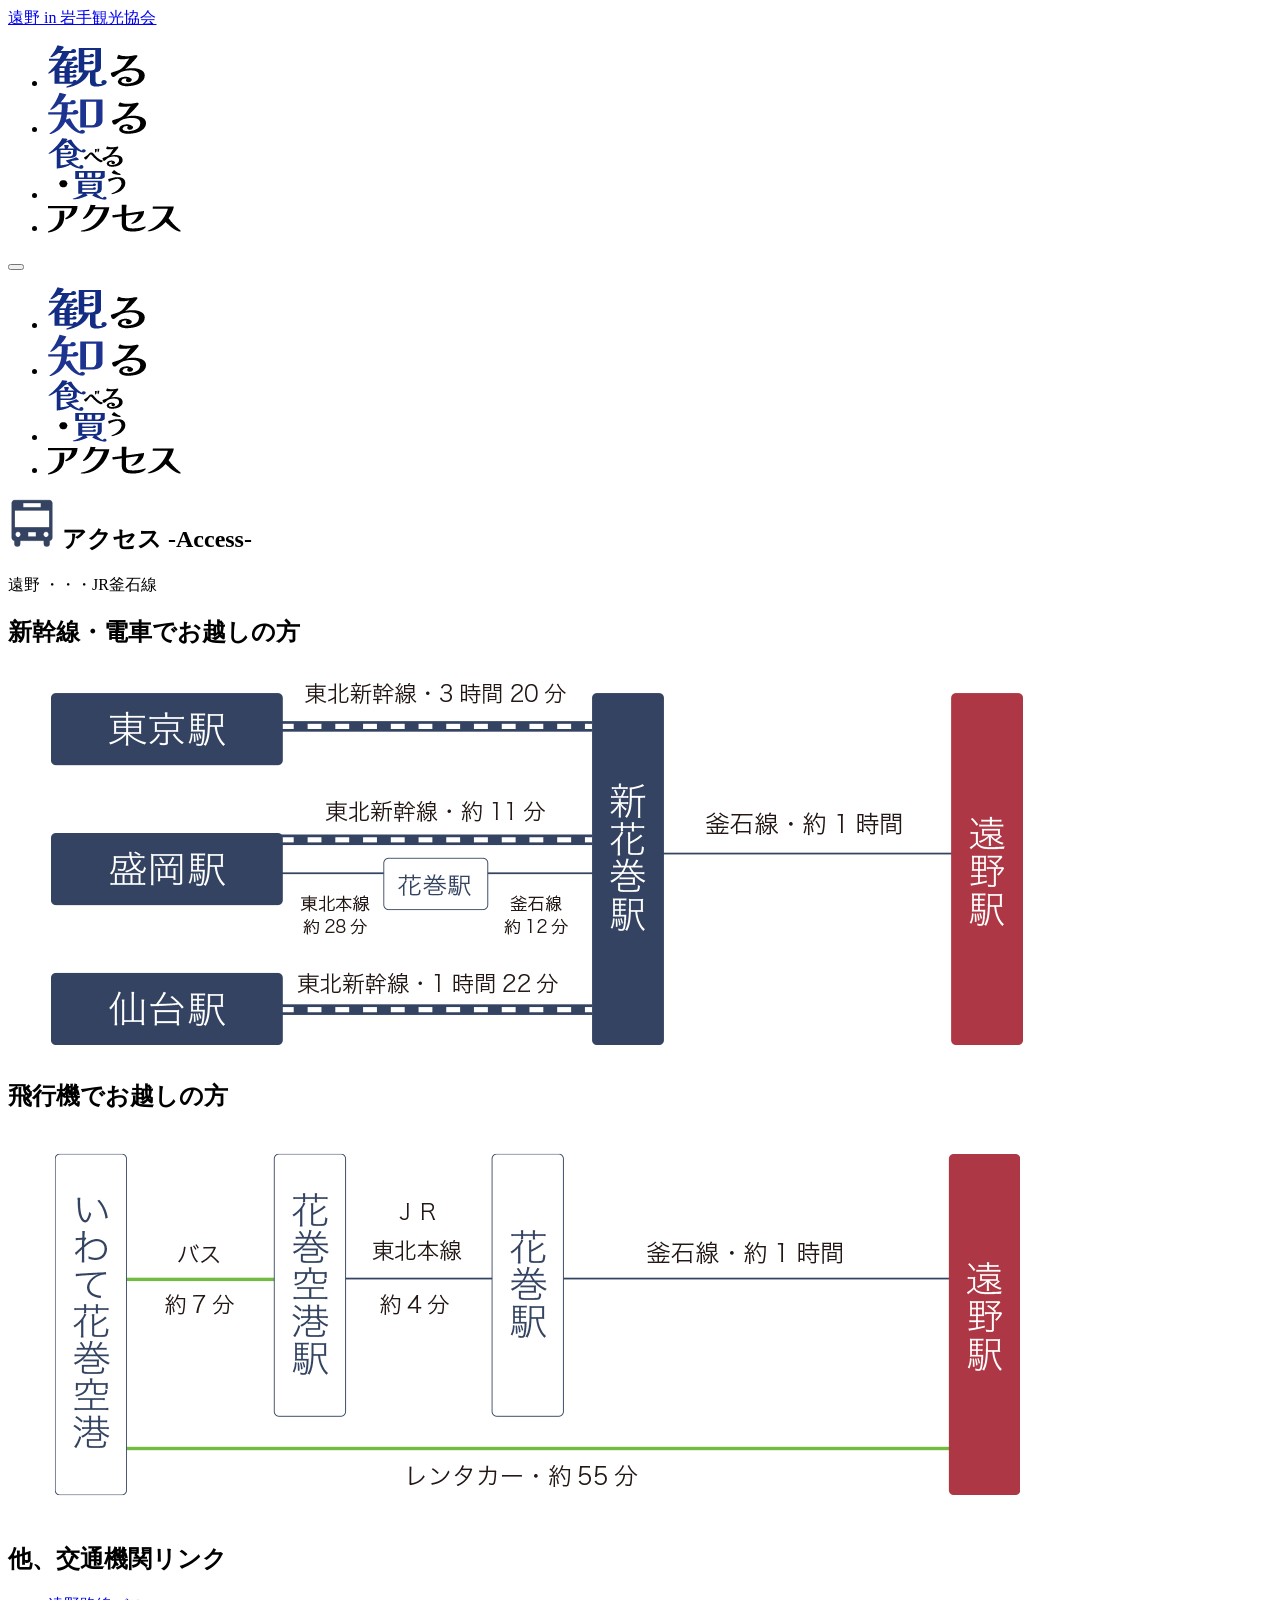
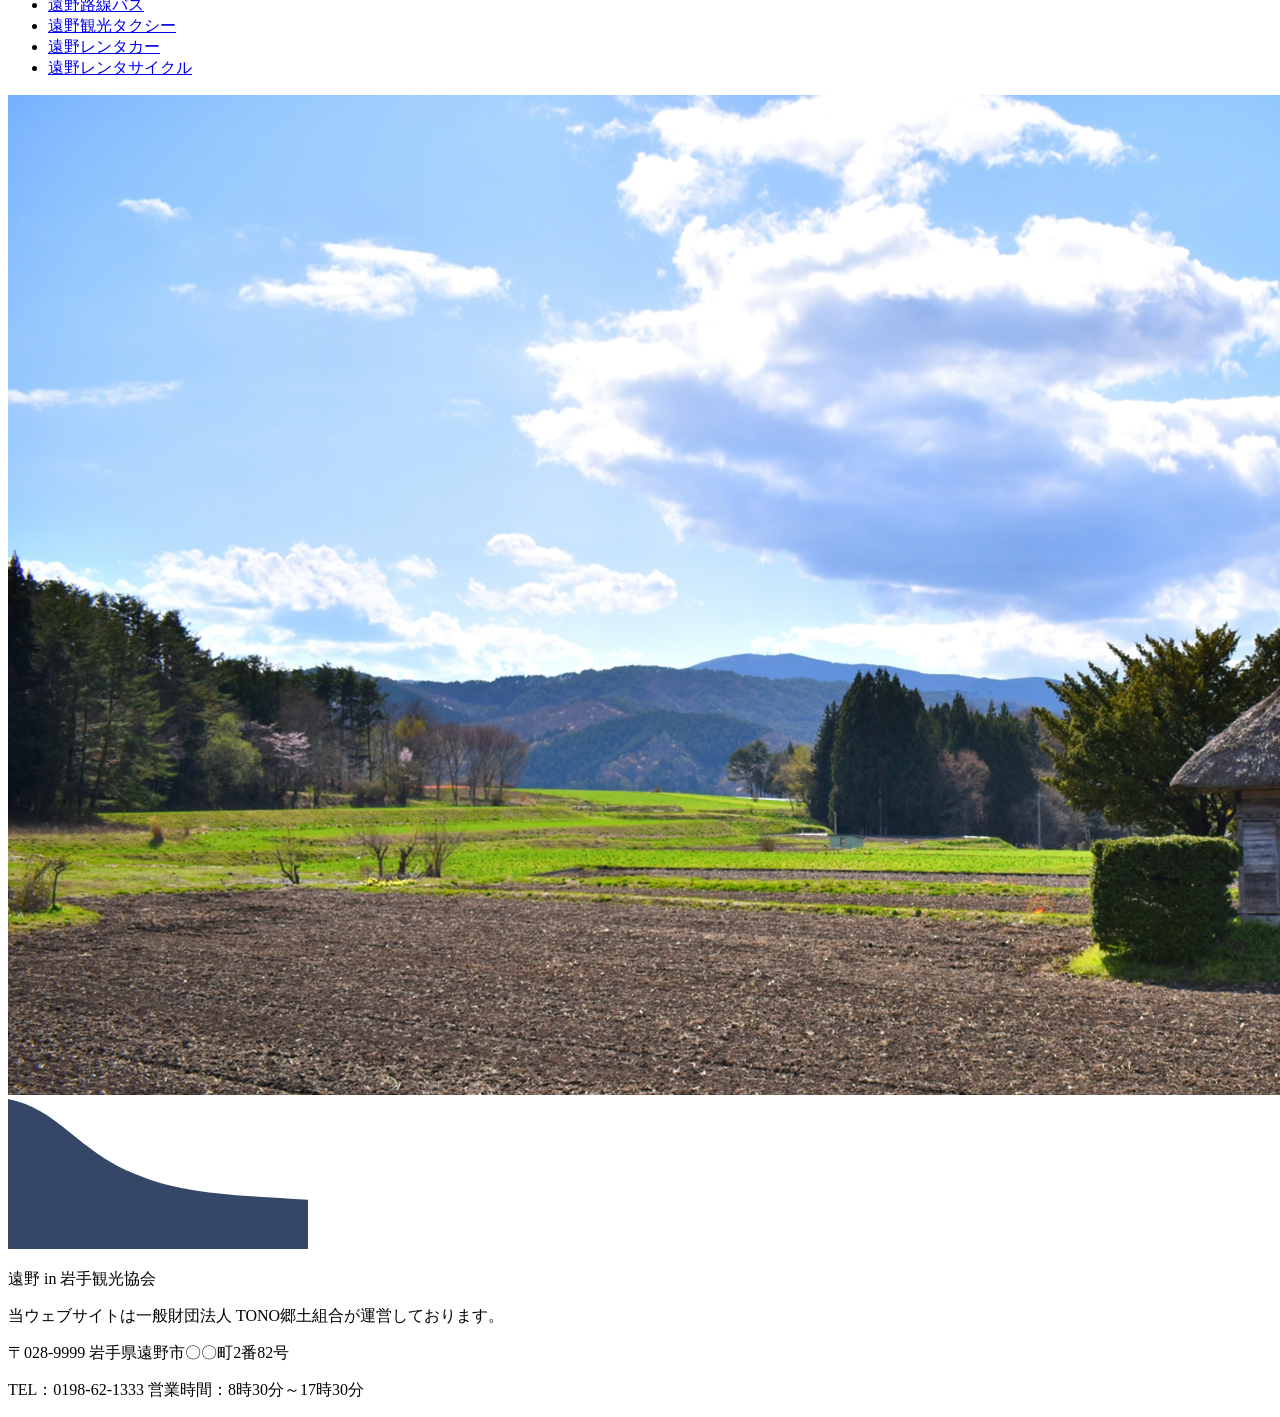
==== commit 4830f05d: "コード確認。" ====
--- a/access.html
+++ b/access.html
@@ -31,7 +31,7 @@
         rel="stylesheet" />
 
     <link rel="stylesheet" href="./css/swiper-bundle.min.css" />
-    <link rel="stylesheet" href="./css/style.css" />
+    <!-- <link rel="stylesheet" href="./css/style.css" /> -->
 
     <script src="./js/swiper-bundle.min.js" defer></script>
     <script src="./js/main.js" defer></script>
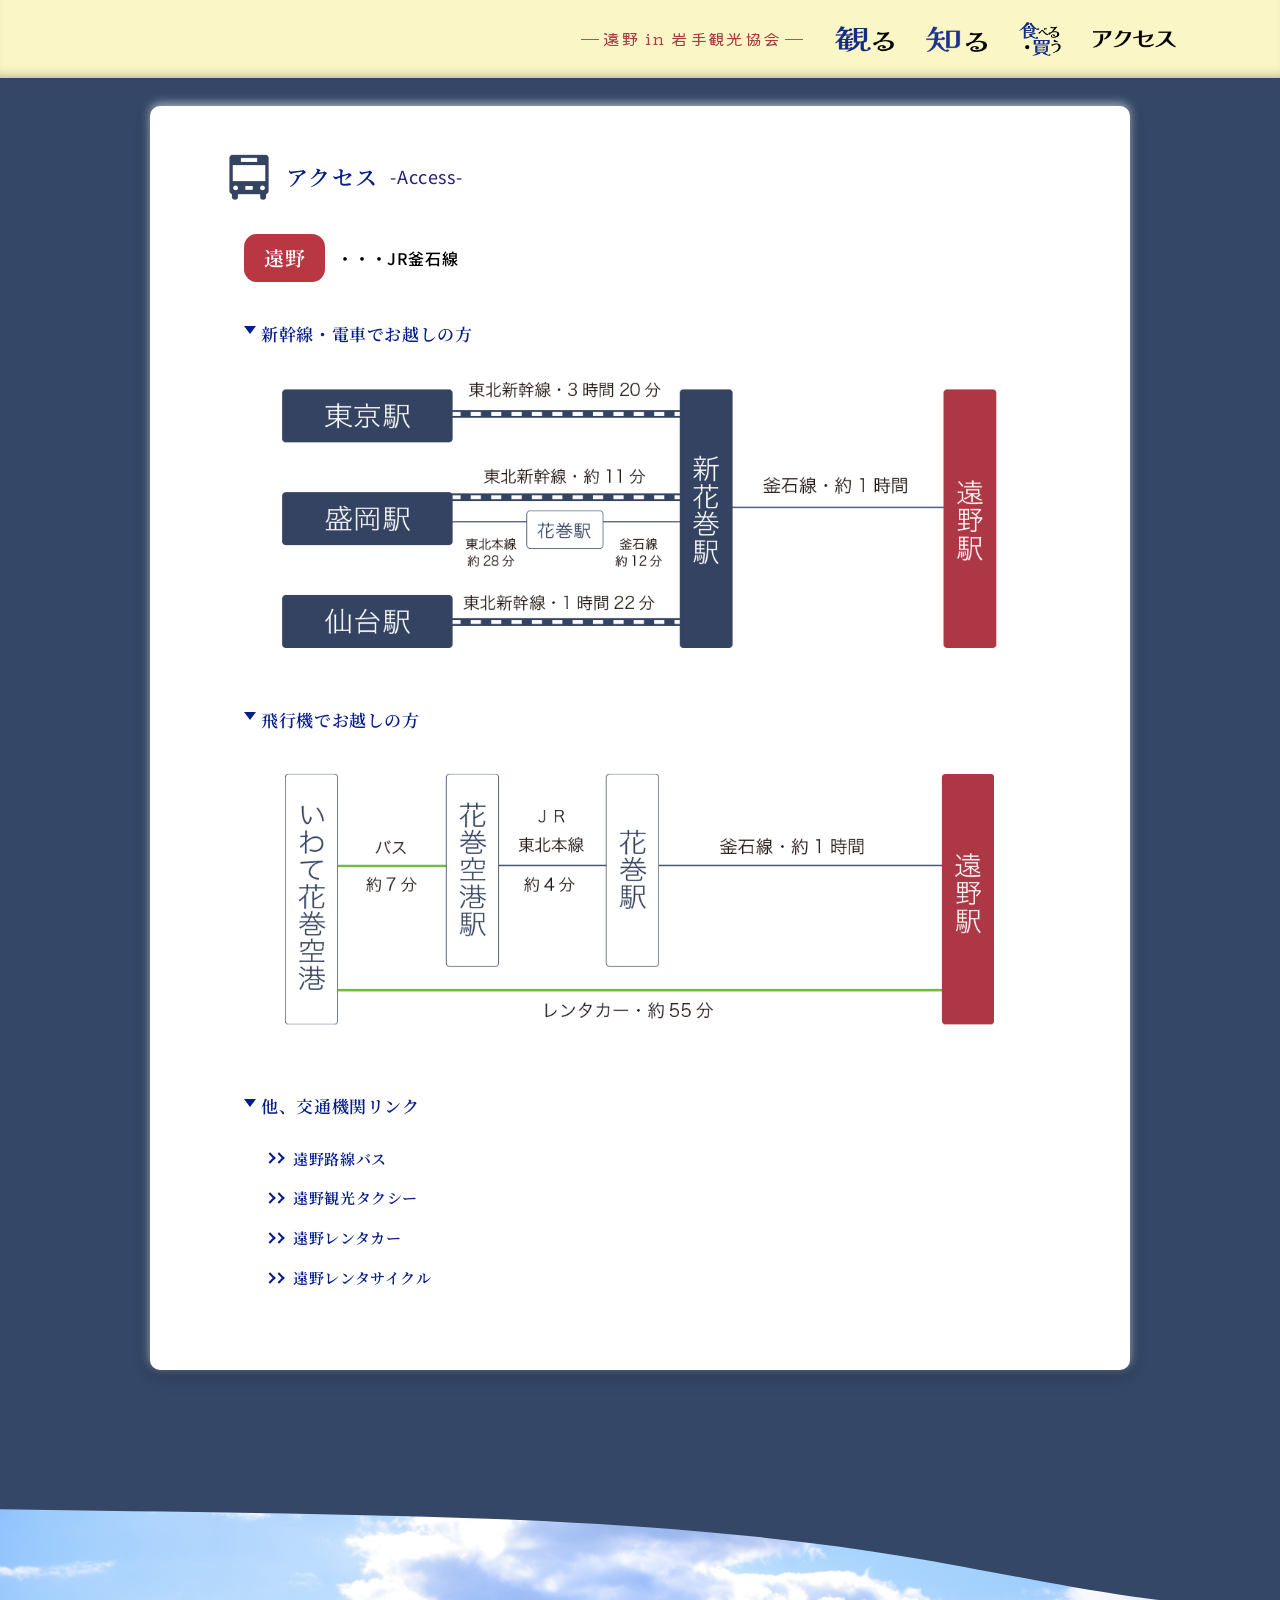
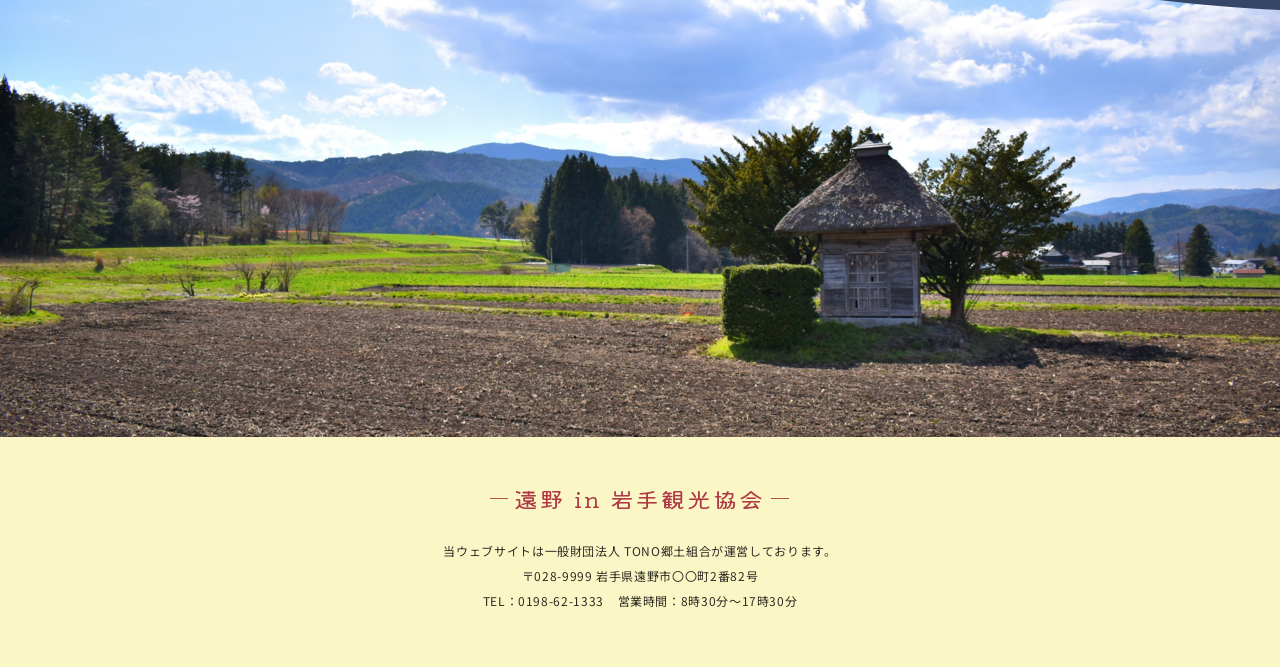
==== commit 05787106: "再コンパイル。" ====
--- a/access.html
+++ b/access.html
@@ -31,7 +31,7 @@
         rel="stylesheet" />
 
     <link rel="stylesheet" href="./css/swiper-bundle.min.css" />
-    <!-- <link rel="stylesheet" href="./css/style.css" /> -->
+    <link rel="stylesheet" href="./css/style.css" />
 
     <script src="./js/swiper-bundle.min.js" defer></script>
     <script src="./js/main.js" defer></script>
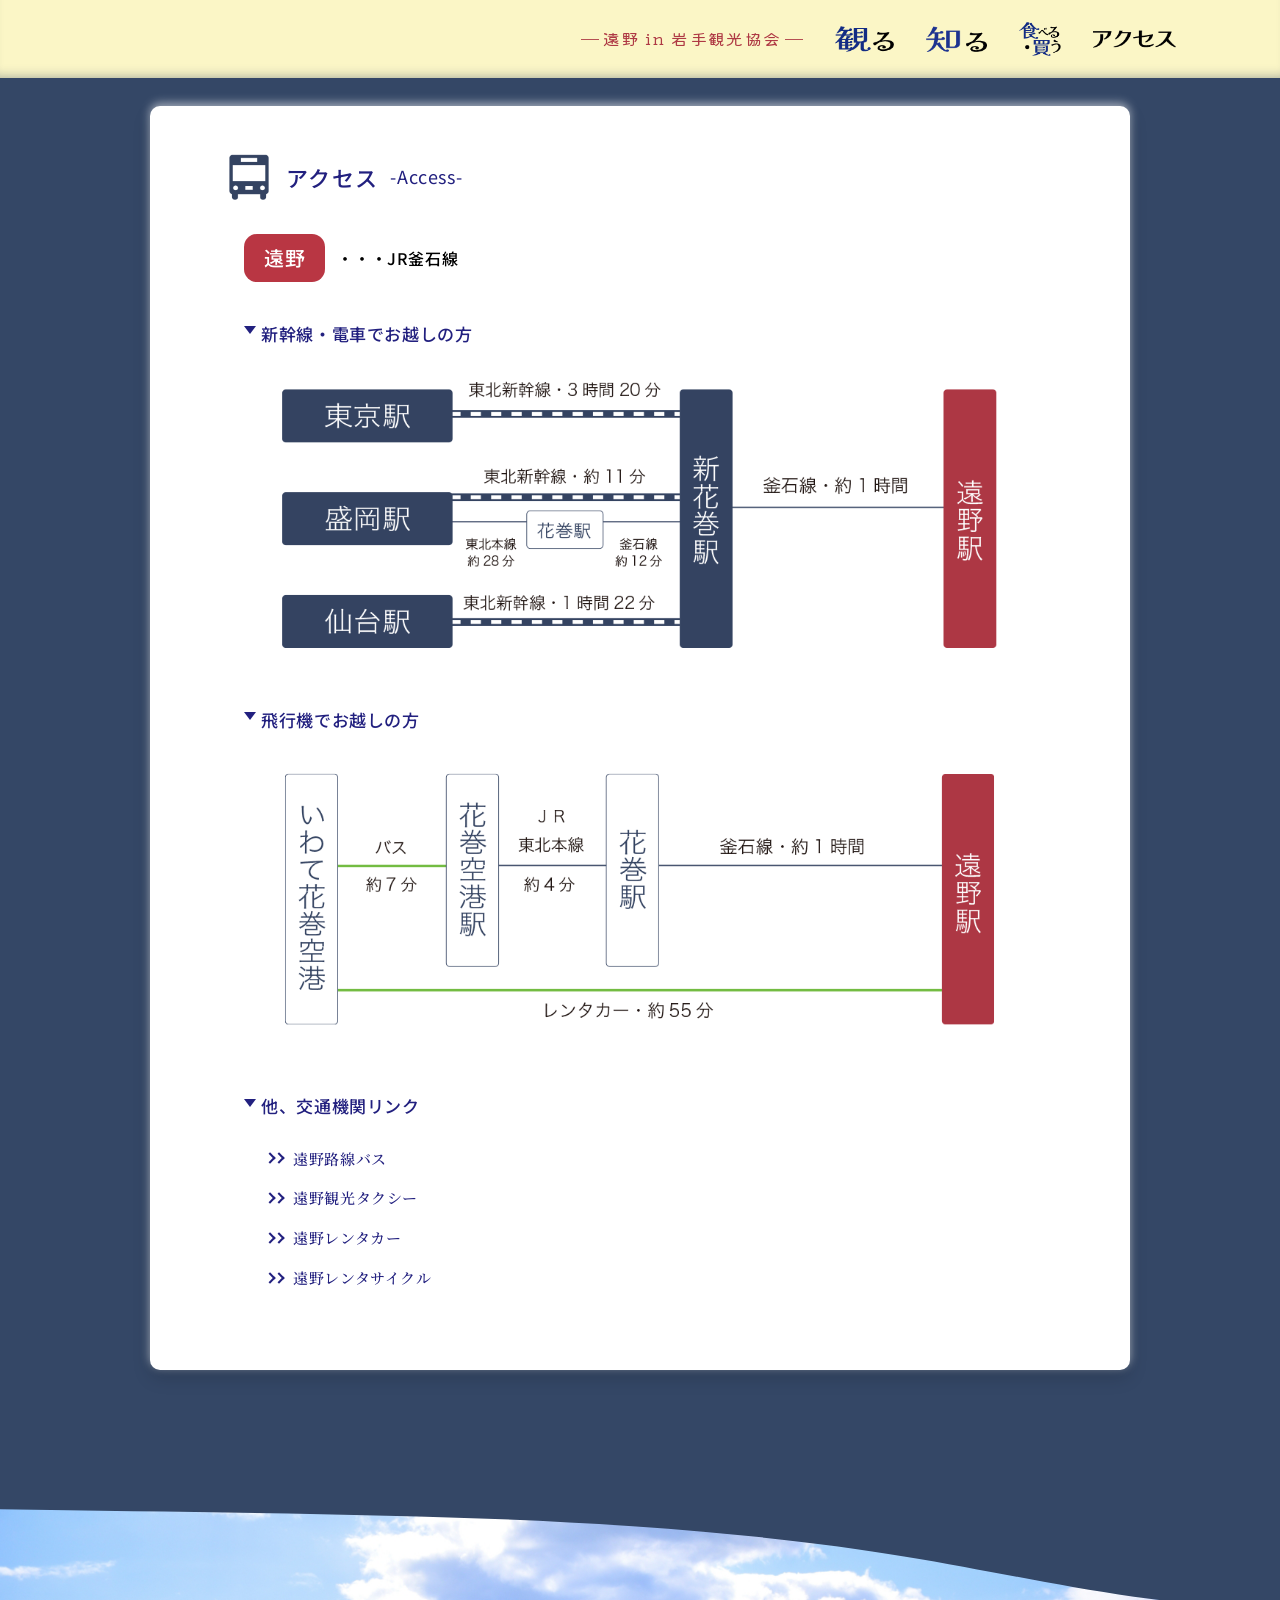
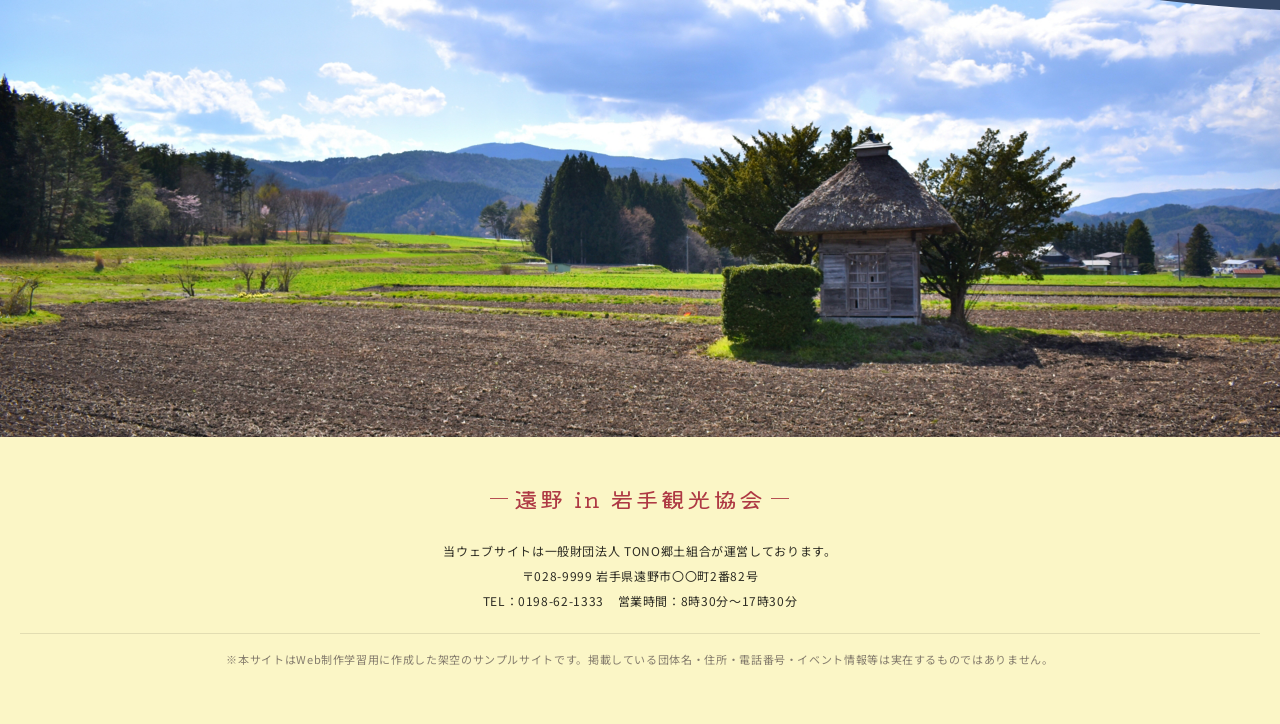
==== commit dd810346: "最終調整" ====
--- a/access.html
+++ b/access.html
@@ -6,6 +6,8 @@
     <meta name="viewport" content="width=device-width, initial-scale=1.0" />
 
     <title>アクセス｜遠野 in 岩手観光協会</title>
+
+    <meta name="robots" content="noindex, nofollow">
 
     <meta name="description" content="遠野への新幹線・電車・飛行機でのアクセス方法と、交通機関情報をご案内します。" />
 
@@ -93,41 +95,25 @@
 
         </div>
 
-        <nav
-            id="global-menu"
-            class="l-header__drawer"
-            aria-label="スマートフォン用メニュー"
-        >
-
-            <ul class="l-header__drawer-list">
-
-                <li>
-                    <a href="./index.html#spot">
-                        <img src="./img/menu_spot.webp" alt="観る" />
-                    </a>
-                </li>
-
-                <li>
-                    <a href="./story.html">
-                        <img src="./img/menu_story.webp" alt="知る" />
-                    </a>
-                </li>
-
-                <li>
-                    <a href="./food.html">
-                        <img src="./img/menu_eat.webp" alt="食べる・買う" />
-                    </a>
-                </li>
-
-                <li>
-                    <a href="./access.html" aria-current="page">
-                        <img src="./img/menu_access.webp" alt="アクセス" />
-                    </a>
-                </li>
-
-            </ul>
-
-        </nav>
+        <nav id="global-menu" class="l-header__drawer" aria-label="スマートフォン用メニュー">
+  <ul class="l-header__drawer-list">
+    <li>
+      <a href="#spot">観る</a>
+    </li>
+
+    <li>
+      <a href="./story.html">知る</a>
+    </li>
+
+    <li>
+      <a href="./food.html">食べる・買う</a>
+    </li>
+
+    <li>
+      <a href="./access.html">アクセス</a>
+    </li>
+  </ul>
+</nav>
 
     </header>
 
@@ -300,7 +286,9 @@
                         営業時間：8時30分～17時30分
                     </span>
                 </p>
-
+<p class="l-footer__notice">
+  ※本サイトはWeb制作学習用に作成した架空のサンプルサイトです。掲載している団体名・住所・電話番号・イベント情報等は実在するものではありません。
+</p>
             </div>
 
         </div>
--- a/css/style.css
+++ b/css/style.css
@@ -163,11 +163,11 @@
 }
 
 .l-header__site-name {
-  margin-left: auto;
-  margin-right: 12px;
   display: flex;
   align-items: center;
   gap: 4px;
+  margin-right: 12px;
+  margin-left: auto;
   color: #ae3944;
   font-family: "Kiwi Maru", serif;
   font-size: 1.5rem;
@@ -198,6 +198,7 @@
   flex-direction: column;
   align-items: center;
   justify-content: center;
+  flex-shrink: 0;
   padding: 8px;
   border: 0;
   background-color: transparent;
@@ -228,6 +229,7 @@
 .l-header__drawer {
   display: grid;
   grid-template-rows: 0fr;
+  overflow: hidden;
   background-color: #fbf6c6;
   transition: grid-template-rows 0.3s ease;
 }
@@ -237,49 +239,57 @@
 }
 
 .l-header__drawer-list {
-  display: grid;
   min-height: 0;
-  grid-template-columns: repeat(2, 1fr);
+  margin: 0;
+  padding: 0 20px 18px;
   overflow: hidden;
+  list-style: none;
 }
 
 .l-header__drawer-list li {
-  border-top: 1px solid rgba(6, 29, 139, 0.16);
-}
-
-.l-header__drawer-list li:nth-child(odd) {
-  border-right: 1px solid rgba(6, 29, 139, 0.16);
+  border-bottom: 1px solid rgba(6, 29, 139, 0.18);
 }
 
 .l-header__drawer-list a {
+  position: relative;
   display: flex;
-  min-height: 72px;
+  min-height: 58px;
   align-items: center;
-  justify-content: center;
-  padding: 12px 16px;
-}
-
-.l-header__drawer-list img {
-  width: auto;
-  max-width: 92px;
-  max-height: 38px;
-  -o-object-fit: contain;
-     object-fit: contain;
+  padding: 12px 34px 12px 8px;
+  color: #061d8b;
+  font-family: "Noto Sans JP", sans-serif;
+  font-size: 1.5rem;
+  font-weight: 500;
+  line-height: 1.4;
+  letter-spacing: 0.12em;
+  text-decoration: none;
+}
+
+.l-header__drawer-list a::after {
+  content: "";
+  position: absolute;
+  top: 50%;
+  right: 10px;
+  width: 8px;
+  height: 8px;
+  border-top: 1px solid currentColor;
+  border-right: 1px solid currentColor;
+  transform: translateY(-50%) rotate(45deg);
 }
 
 @media screen and (min-width: 768px) {
   .l-header__inner {
     min-height: 78px;
-    padding-inline: clamp(32px, 5vw, 72px);
     justify-content: flex-end;
     gap: 32px;
+    padding-inline: clamp(32px, 5vw, 72px);
   }
   .l-header__site-name {
-    flex-shrink: 0;
-    margin: 0;
     display: flex;
     align-items: center;
     gap: 4px;
+    flex-shrink: 0;
+    margin: 0;
     color: #ae3944;
     font-family: "Kiwi Maru", serif;
     font-size: 1.7rem;
@@ -318,6 +328,11 @@
     min-height: 78px;
     align-items: center;
     justify-content: center;
+    transition: opacity 0.25s ease, transform 0.25s ease;
+  }
+  .l-header__nav-item a:hover {
+    opacity: 0.92;
+    transform: translateY(-2px);
   }
   .l-header__nav-item img {
     width: auto;
@@ -335,13 +350,6 @@
   .l-header__menu-button,
   .l-header__drawer {
     display: none;
-  }
-  .l-header__nav-item a {
-    transition: opacity 0.25s ease, transform 0.25s ease;
-  }
-  .l-header__nav-item a:hover {
-    opacity: 0.92;
-    transform: translateY(-2px);
   }
 }
 .l-footer {
@@ -414,6 +422,16 @@
 .l-footer__hours {
   display: inline-block;
   margin-left: 10px;
+}
+
+.l-footer__notice {
+  margin-top: 20px;
+  padding-top: 16px;
+  border-top: 1px solid rgba(0, 0, 0, 0.12);
+  color: #6b625a;
+  font-size: 1.1rem;
+  line-height: 1.8;
+  text-align: center;
 }
 
 @media screen and (min-width: 768px) {
@@ -551,6 +569,8 @@
   width: auto;
   height: 100%;
   max-width: none;
+  transform: scale(1.18);
+  transform-origin: left top;
   filter: drop-shadow(0 4px 5px rgba(0, 0, 0, 0.28));
 }
 
@@ -697,6 +717,10 @@
     left: clamp(0px, 1.5vw, 24px);
     width: auto;
   }
+  .p-mv__map img {
+    transform: scale(1.22);
+    transform-origin: left top;
+  }
   .p-mv__body {
     top: 42px;
     right: clamp(58px, 8vw, 120px);
@@ -773,7 +797,7 @@
   display: flex;
   align-items: center;
   justify-content: center;
-  gap: 28px;
+  gap: clamp(12px, 3vw, 28px);
   margin: 0;
   padding: 0 20px 26px;
   color: #c83e46;
@@ -781,11 +805,13 @@
 
 .p-event__title-text {
   display: inline-block;
+  flex-shrink: 0;
   font-family: "Kiwi Maru", serif;
-  font-size: 2.7rem;
+  font-size: clamp(1.9rem, 6vw, 2.7rem);
   font-weight: 400;
   line-height: 1;
   letter-spacing: 0.12em;
+  white-space: nowrap;
   transform: scaleY(0.88);
   transform-origin: center;
 }
@@ -1230,7 +1256,7 @@
   color: #061d8b;
   font-family: "Kiwi Maru", serif;
   font-size: 1.7rem;
-  font-weight: 400;
+  font-weight: 500;
   line-height: 1;
   opacity: 0.85;
 }
@@ -1333,7 +1359,7 @@
   color: #000;
   font-family: "Noto Sans JP", sans-serif;
   font-size: 1.3rem;
-  font-weight: 300;
+  font-weight: 400;
   line-height: 1.9;
 }
 
@@ -1352,7 +1378,7 @@
   color: #000;
   font-family: "Noto Sans JP", sans-serif;
   font-size: 1.3rem;
-  font-weight: 400;
+  font-weight: 500;
   line-height: 1.9;
 }
 
@@ -1955,6 +1981,7 @@
   padding: 24px 14px 72px;
   overflow: hidden;
   background-color: #344766;
+  font-family: "Noto Sans JP", sans-serif;
 }
 
 .p-access__inner {
@@ -1980,7 +2007,7 @@
   flex-wrap: wrap;
   align-items: center;
   margin: 0;
-  color: #061d8b;
+  color: #22207f;
 }
 
 .p-access__title-icon {
@@ -1993,9 +2020,8 @@
 }
 
 .p-access__title-ja {
-  font-family: "Noto Serif JP", serif;
   font-size: 2rem;
-  font-weight: 600;
+  font-weight: 500;
   line-height: 1.4;
   letter-spacing: 0.06em;
 }
@@ -2030,9 +2056,8 @@
   border-radius: 13px;
   background-color: #b93643;
   color: #fff;
-  font-family: "Noto Serif JP", serif;
   font-size: 1.8rem;
-  font-weight: 600;
+  font-weight: 500;
   line-height: 1.2;
 }
 
@@ -2051,10 +2076,9 @@
   position: relative;
   margin: 0 0 22px;
   padding-left: 17px;
-  color: #061d8b;
-  font-family: "Noto Serif JP", serif;
+  color: #22207f;
   font-size: 1.6rem;
-  font-weight: 600;
+  font-weight: 500;
   line-height: 1.6;
 }
 
@@ -2064,7 +2088,7 @@
   left: 0;
   width: 0;
   height: 0;
-  border-top: 8px solid #061d8b;
+  border-top: 8px solid #22207f;
   border-right: 6px solid transparent;
   border-left: 6px solid transparent;
   content: "";
@@ -2114,10 +2138,10 @@
   position: relative;
   display: inline-block;
   padding-left: 29px;
-  color: #061d8b;
+  color: #22207f;
   font-family: "Noto Serif JP", serif;
   font-size: 1.4rem;
-  font-weight: 600;
+  font-weight: 500;
   line-height: 1.6;
   text-decoration: none;
 }
@@ -2128,8 +2152,8 @@
   top: 0.78em;
   width: 8px;
   height: 8px;
-  border-top: 2px solid #061d8b;
-  border-right: 2px solid #061d8b;
+  border-top: 2px solid #22207f;
+  border-right: 2px solid #22207f;
   content: "";
   transform: translateY(-50%) rotate(45deg);
 }
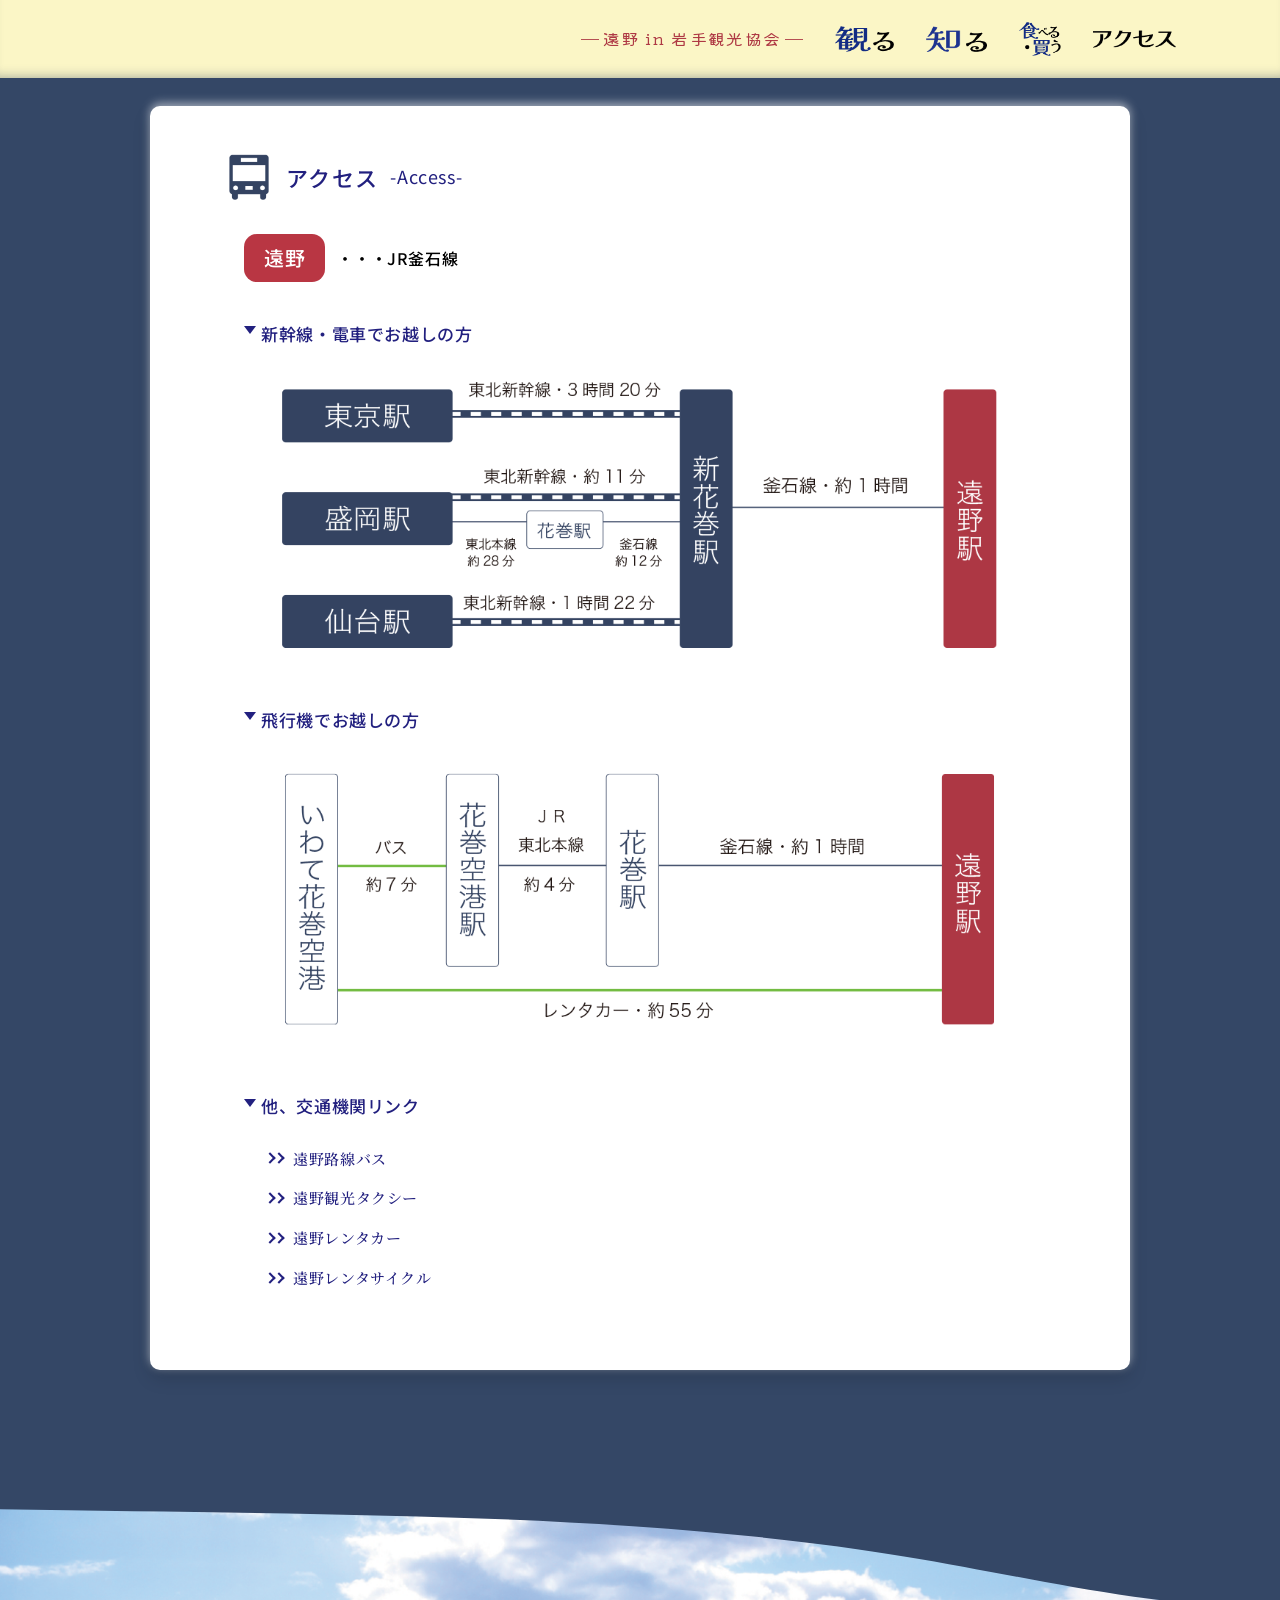
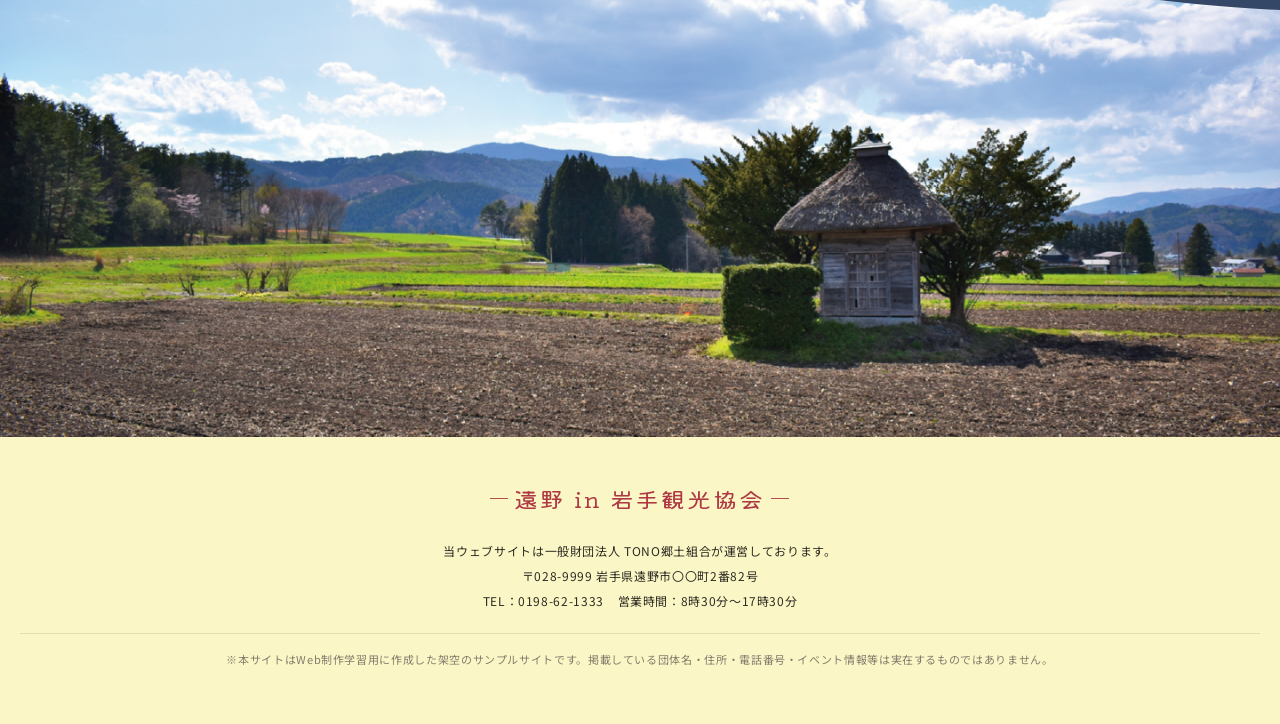
==== commit 9d092f59: "画像変更" ====
--- a/access.html
+++ b/access.html
@@ -250,7 +250,7 @@
 
             <img
                 class="l-footer__image"
-                src="./img/footer_img.png"
+                src="./img/footer_img.webp"
                 alt="遠野の田園風景"
             />
 
--- a/css/style.css
+++ b/css/style.css
@@ -569,7 +569,7 @@
   width: auto;
   height: 100%;
   max-width: none;
-  transform: scale(1.18);
+  transform: scale(1.1);
   transform-origin: left top;
   filter: drop-shadow(0 4px 5px rgba(0, 0, 0, 0.28));
 }
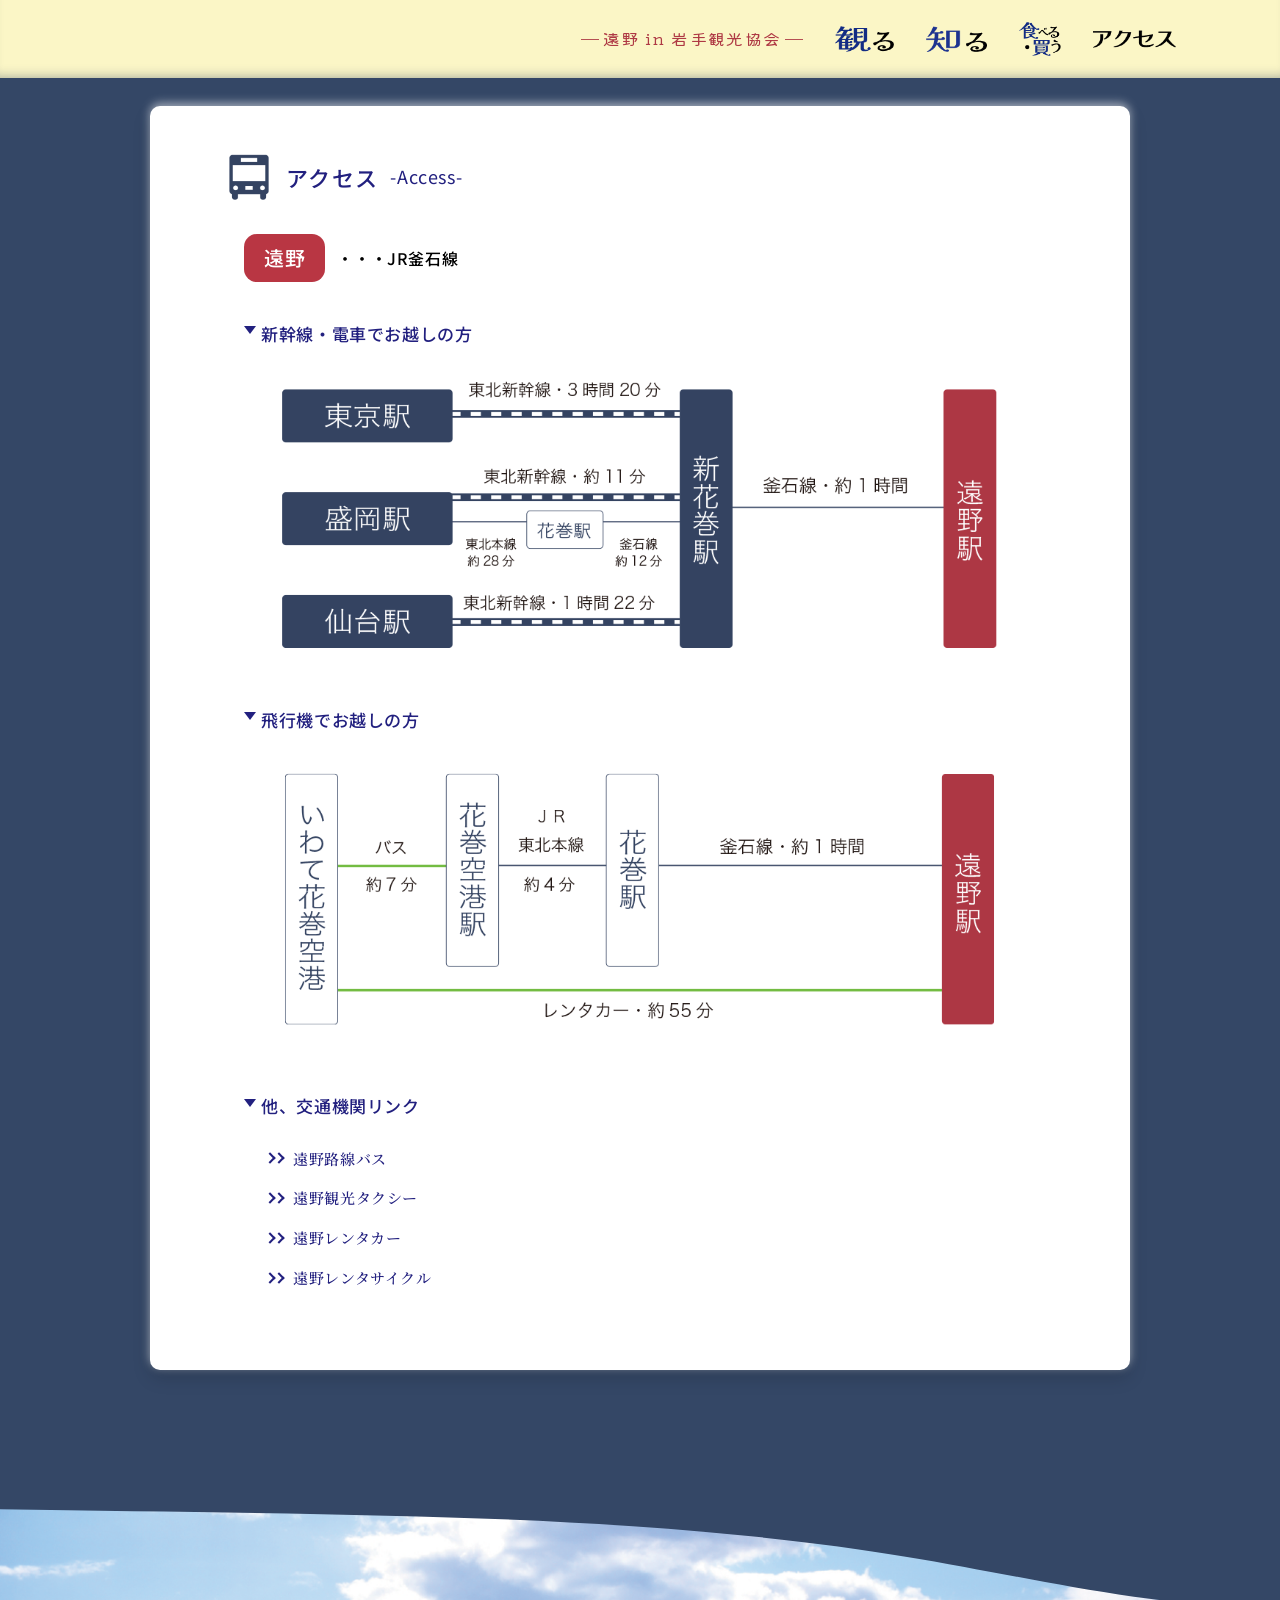
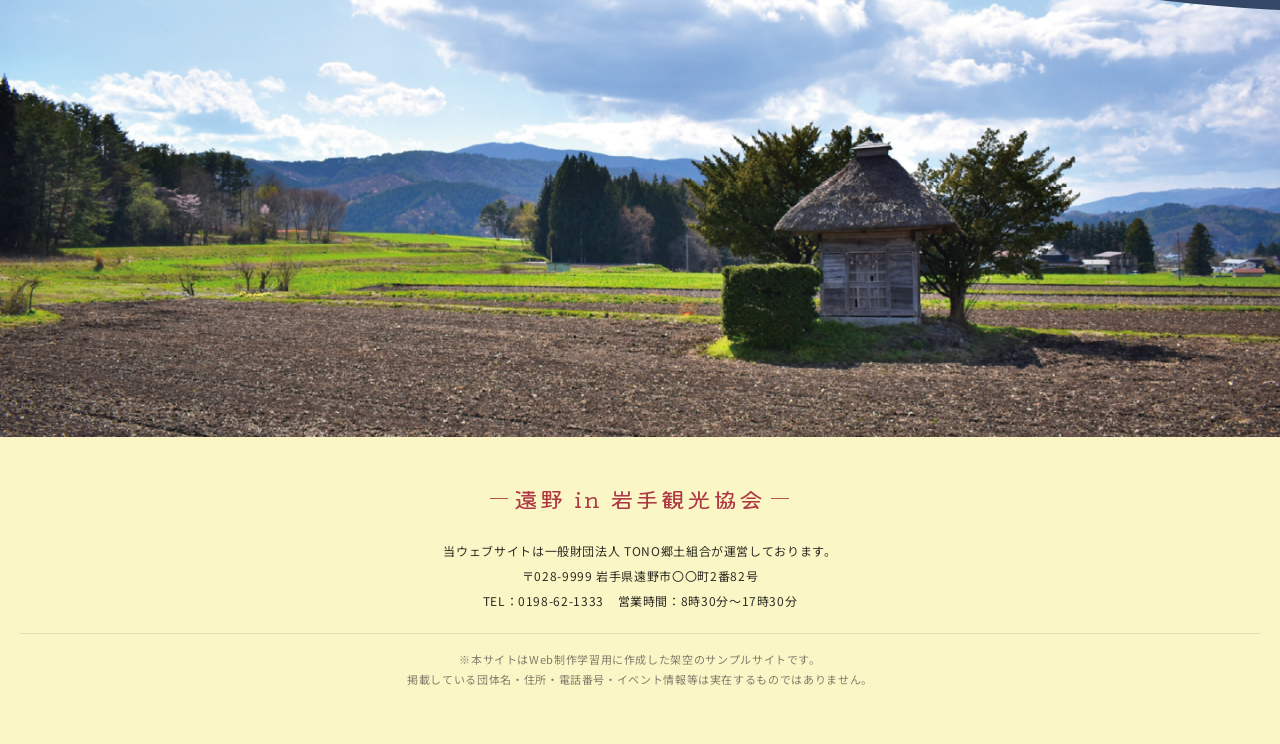
==== commit ec0192bd: "誤字脱字、リンク修正" ====
--- a/access.html
+++ b/access.html
@@ -287,7 +287,8 @@
                     </span>
                 </p>
 <p class="l-footer__notice">
-  ※本サイトはWeb制作学習用に作成した架空のサンプルサイトです。掲載している団体名・住所・電話番号・イベント情報等は実在するものではありません。
+  ※本サイトはWeb制作学習用に作成した架空のサンプルサイトです。<br>
+  掲載している団体名・住所・電話番号・イベント情報等は実在するものではありません。
 </p>
             </div>
 
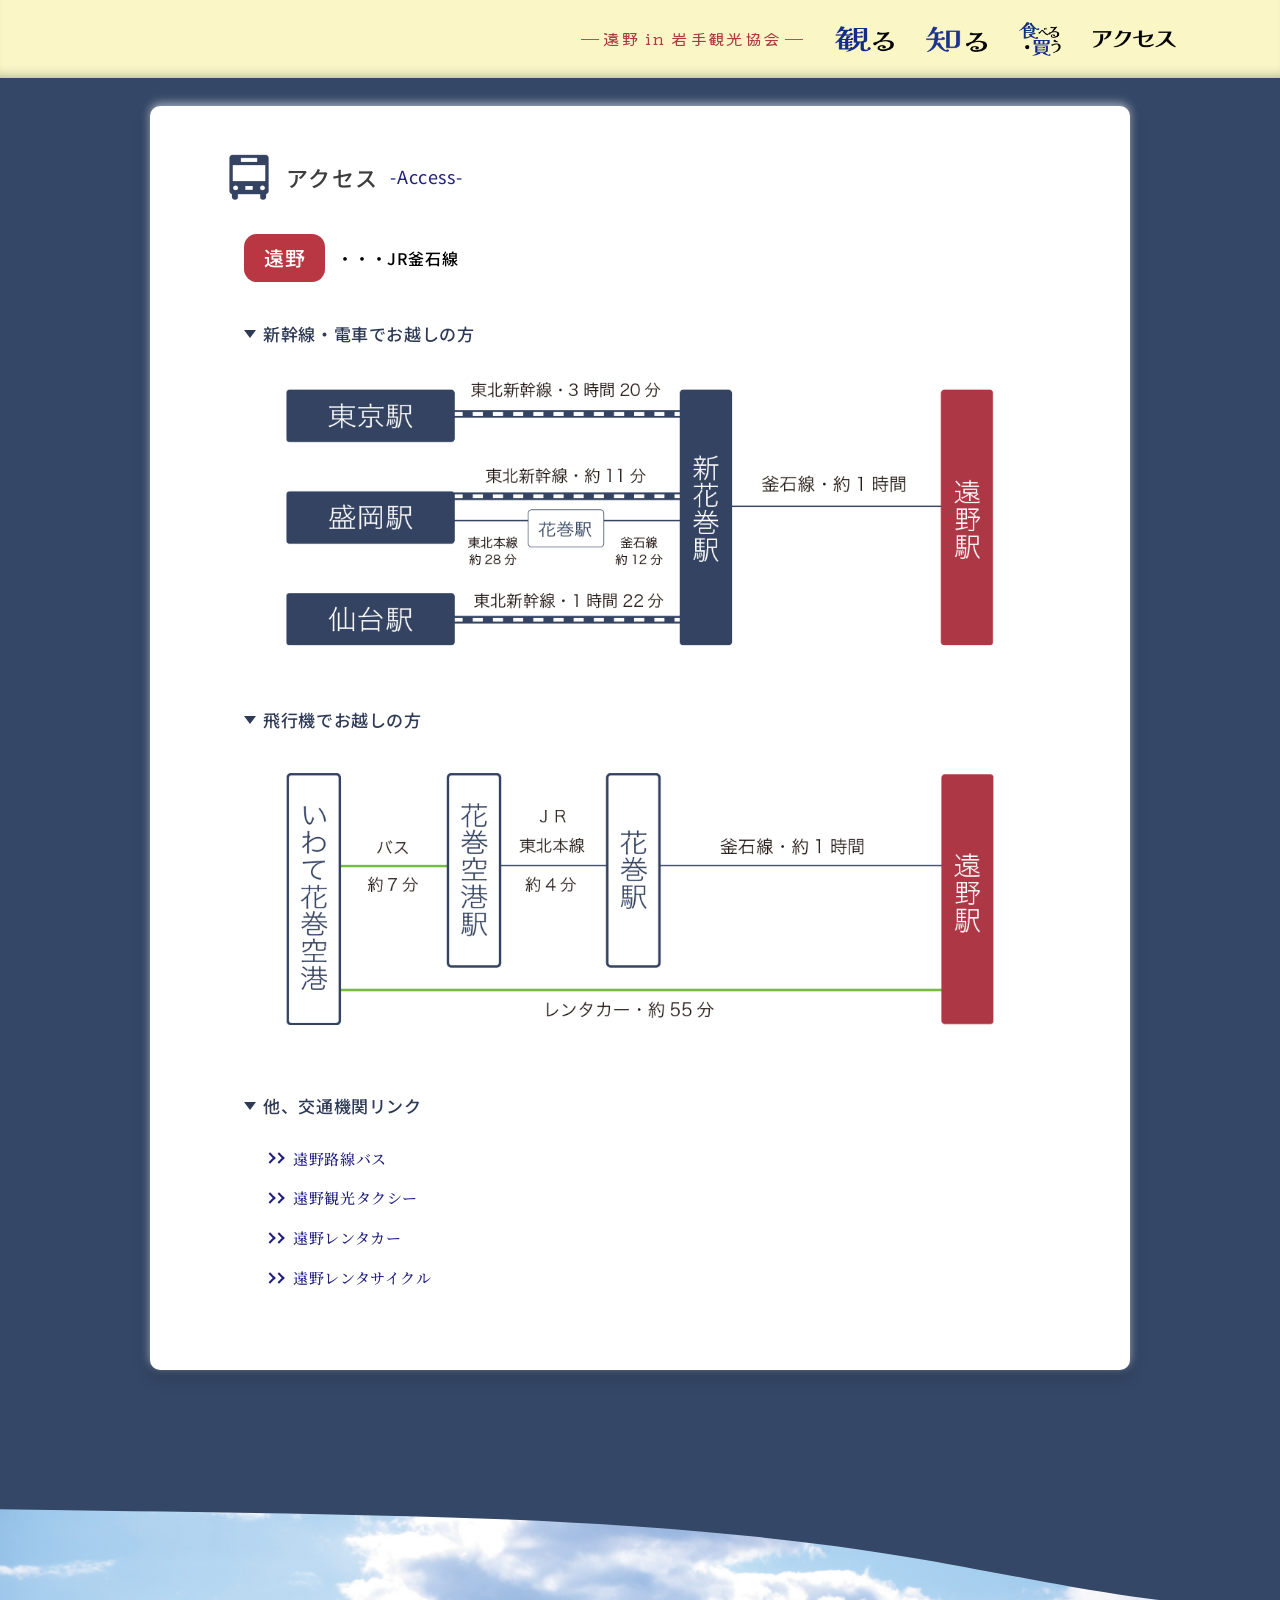
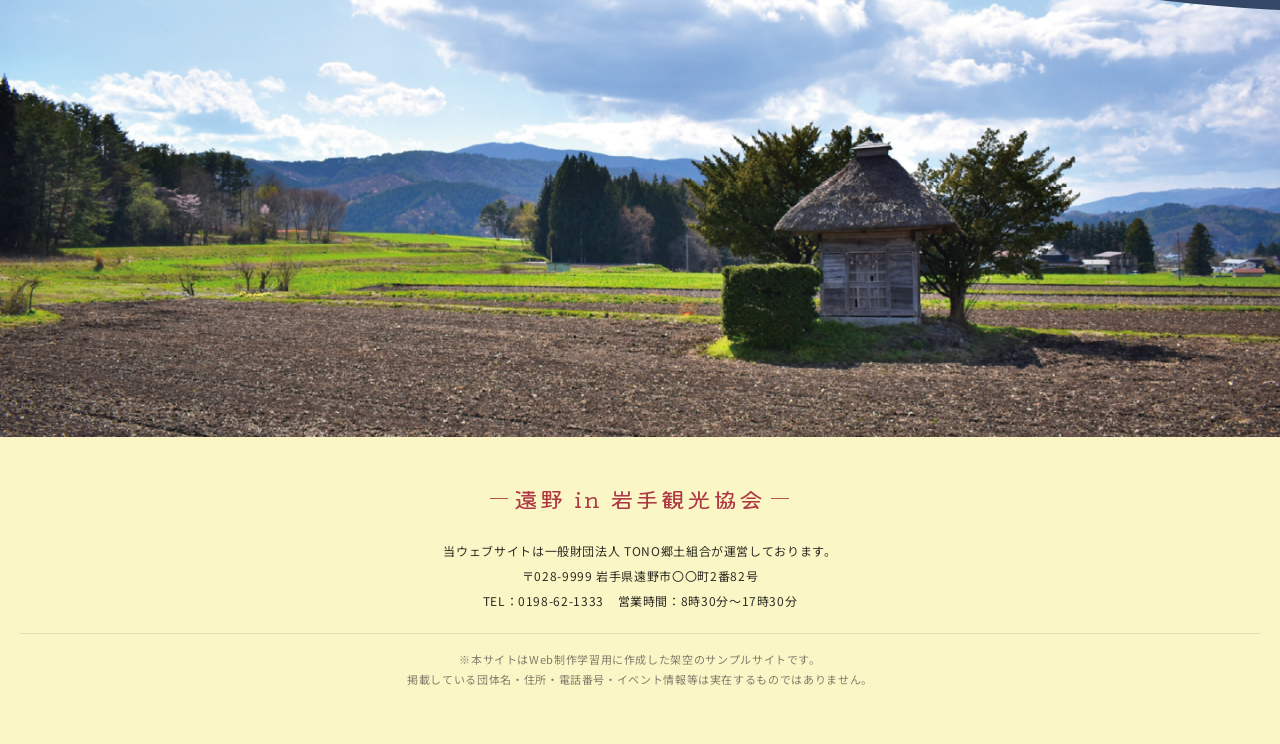
==== commit 588832d3: "スマフォ用リンク修正。" ====
--- a/access.html
+++ b/access.html
@@ -98,7 +98,7 @@
         <nav id="global-menu" class="l-header__drawer" aria-label="スマートフォン用メニュー">
   <ul class="l-header__drawer-list">
     <li>
-      <a href="#spot">観る</a>
+      <a href="./index.html#spot">観る</a>
     </li>
 
     <li>
--- a/css/style.css
+++ b/css/style.css
@@ -2007,7 +2007,7 @@
   flex-wrap: wrap;
   align-items: center;
   margin: 0;
-  color: #22207f;
+  color: #3d3d3d;
 }
 
 .p-access__title-icon {
@@ -2073,26 +2073,24 @@
 }
 
 .p-access__heading {
-  position: relative;
+  display: flex;
+  align-items: center;
+  gap: 7px;
   margin: 0 0 22px;
-  padding-left: 17px;
-  color: #22207f;
+  color: #2f3b56;
   font-size: 1.6rem;
   font-weight: 500;
   line-height: 1.6;
 }
 
 .p-access__heading::before {
-  position: absolute;
-  top: 0.6em;
-  left: 0;
+  flex: 0 0 auto;
   width: 0;
   height: 0;
-  border-top: 8px solid #22207f;
+  border-top: 8px solid #2f3b56;
   border-right: 6px solid transparent;
   border-left: 6px solid transparent;
   content: "";
-  transform: translateY(-50%);
 }
 
 .p-access__route-figure {
